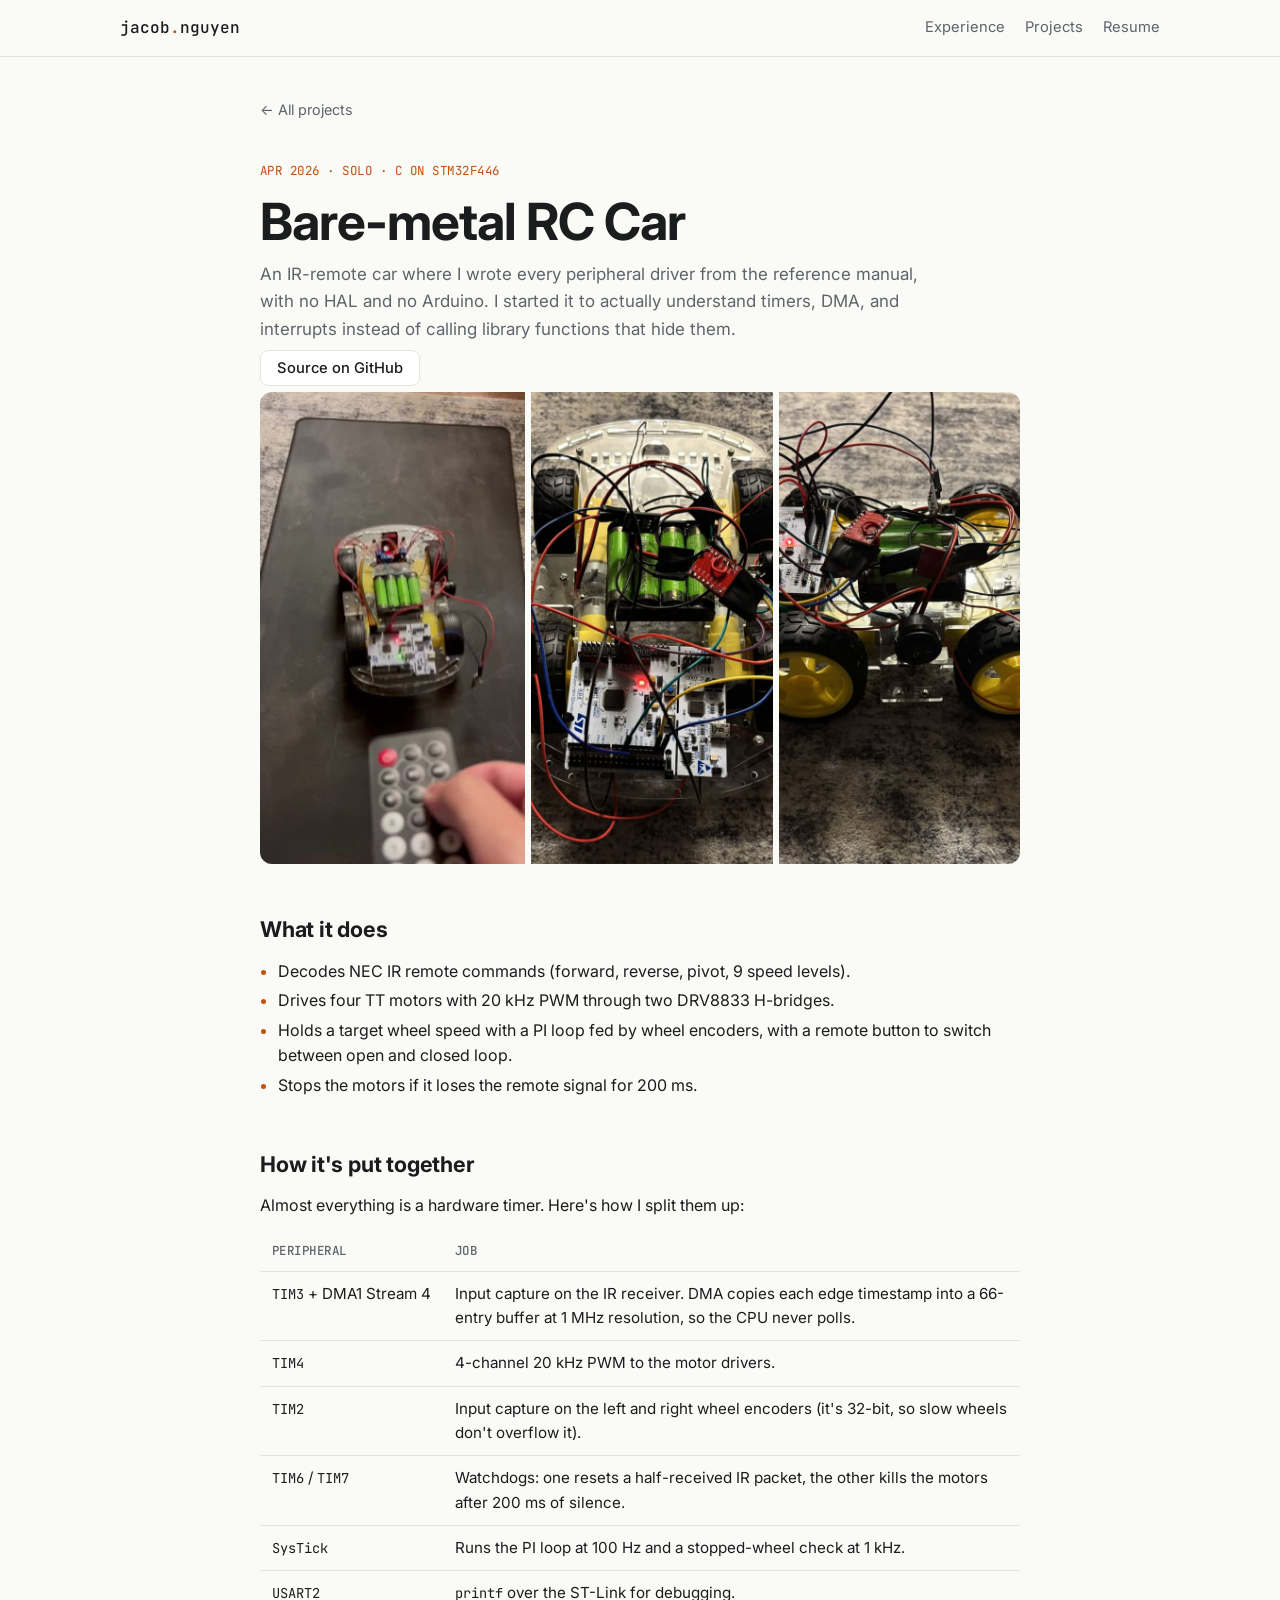
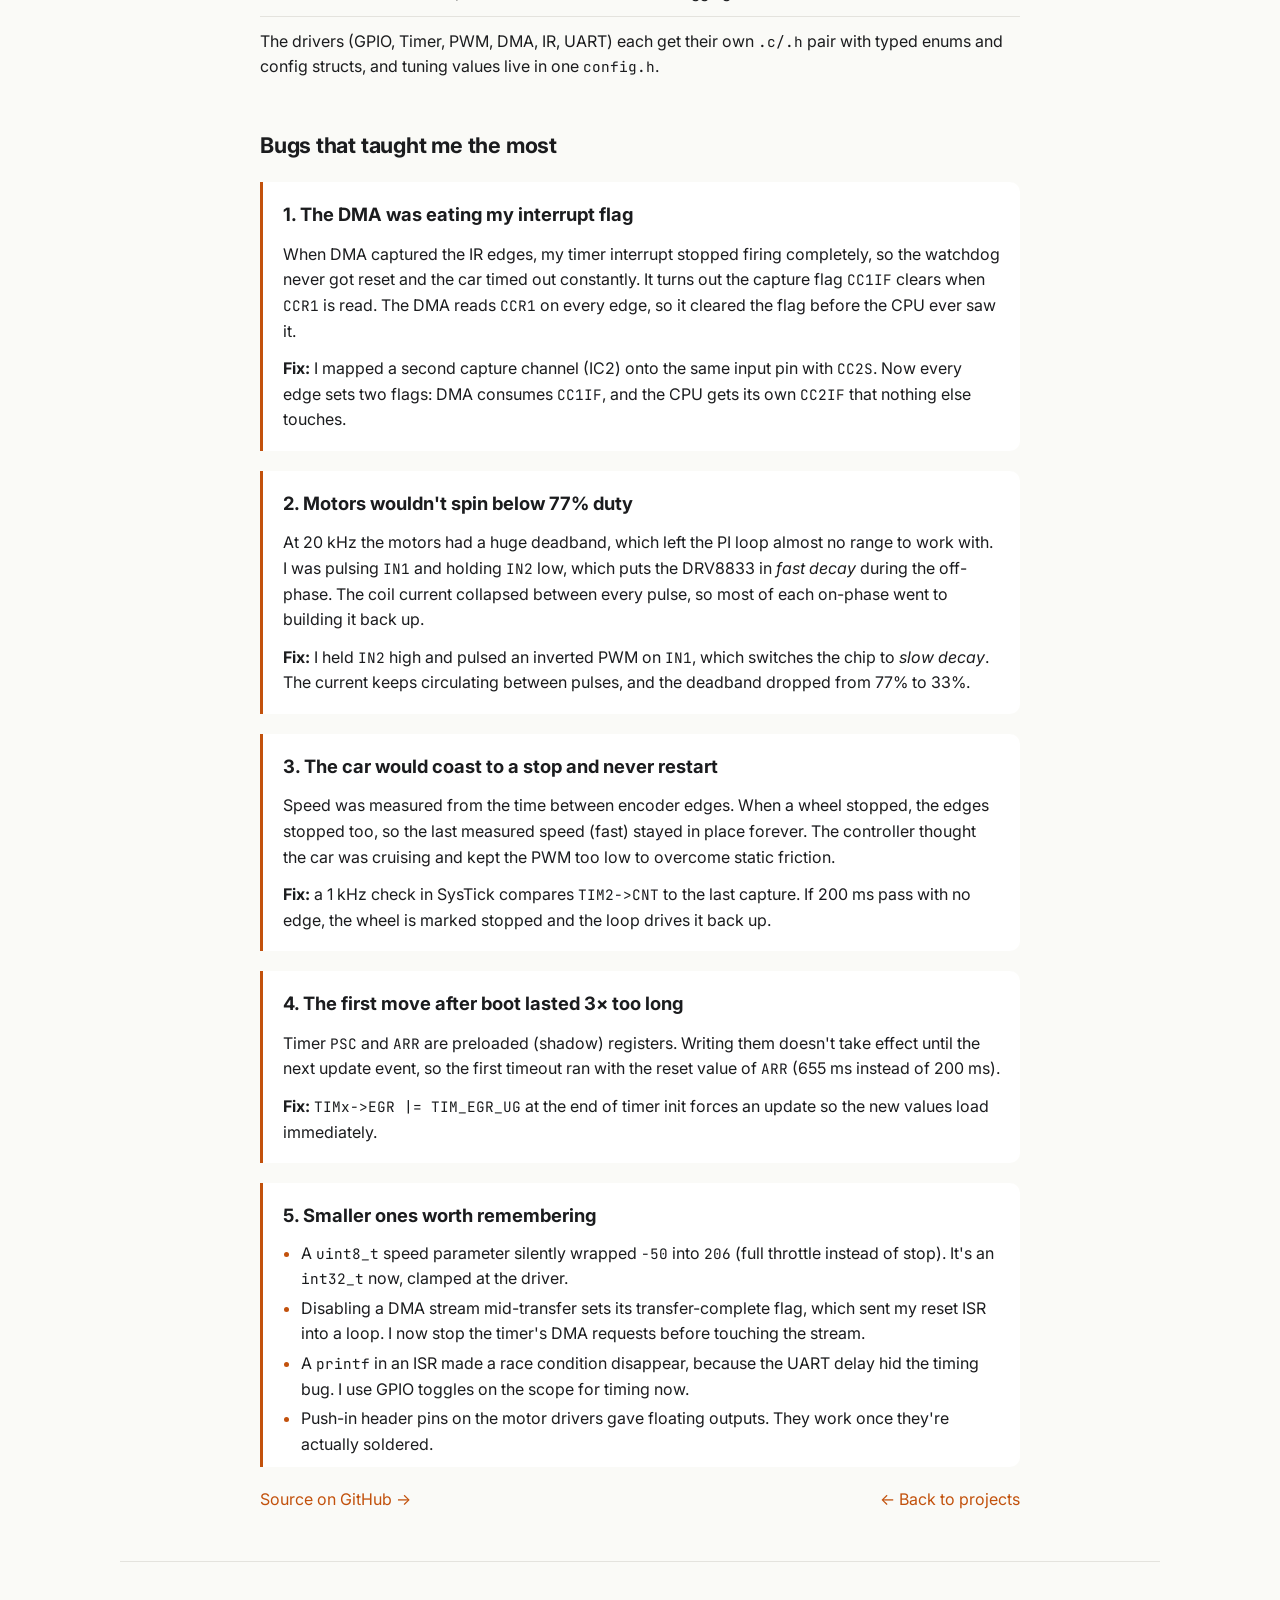
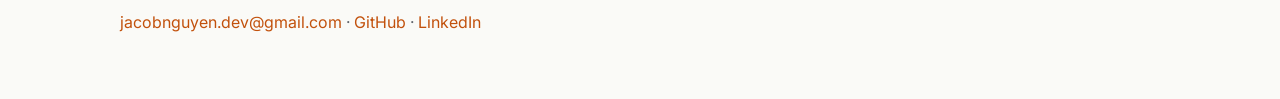
==== rc-car.html @ 22cc9931 "Add RC car write-up page; trim home card to link to it Co-Authored-By: Claude Opus 5.5 <noreply@anth" ====
<!doctype html>
<html lang="en">
<head>
  <meta charset="utf-8">
  <meta name="viewport" content="width=device-width, initial-scale=1">
  <title>Bare-metal RC Car | Jacob Nguyen</title>
  <meta name="description" content="An IR-remote car on an STM32F446 with register-level drivers, DMA IR decoding, and PI speed control. What I built and the bugs that taught me the most.">
  <meta property="og:title" content="Bare-metal RC Car | Jacob Nguyen">
  <meta property="og:image" content="https://jacob-nguyen1.github.io/assets/img/rc-car-top.jpg">
  <link rel="icon" href="data:image/svg+xml,%3Csvg xmlns='http://www.w3.org/2000/svg' viewBox='0 0 32 32'%3E%3Crect width='32' height='32' rx='6' fill='%23111214'/%3E%3Cpath d='M4 22h6V10h6v12h6V10h6' fill='none' stroke='%23ff9f1c' stroke-width='3' stroke-linejoin='round'/%3E%3C/svg%3E">
  <link rel="preconnect" href="https://fonts.googleapis.com">
  <link rel="preconnect" href="https://fonts.gstatic.com" crossorigin>
  <link href="https://fonts.googleapis.com/css2?family=Inter:wght@400;500;600;700&family=JetBrains+Mono:wght@400;500&display=swap" rel="stylesheet">
  <link rel="stylesheet" href="style.css">
</head>
<body>

<header class="nav">
  <div class="wrap nav-inner">
    <a class="brand" href="./">jacob<span>.</span>nguyen</a>
    <nav>
      <a href="./#experience">Experience</a>
      <a href="./#projects">Projects</a>
      <a href="Jacob_Nguyen_Resume.pdf" target="_blank" rel="noopener">Resume</a>
    </nav>
  </div>
</header>

<main class="wrap post">
  <a class="back" href="./#projects">&larr; All projects</a>

  <p class="eyebrow">Apr 2026 &middot; Solo &middot; C on STM32F446</p>
  <h1>Bare-metal RC Car</h1>
  <p class="lede">
    An IR-remote car where I wrote every peripheral driver from the reference manual, with no HAL and no Arduino.
    I started it to actually understand timers, DMA, and interrupts instead of calling library functions that hide them.
  </p>
  <p class="post-links">
    <a class="btn" href="https://github.com/jacob-nguyen1/stm32-baremetal-rc-car" target="_blank" rel="noopener">Source on GitHub</a>
  </p>

  <div class="post-media">
    <video src="assets/video/rc-car.mp4" poster="assets/img/rc-car-poster.jpg"
           autoplay muted loop playsinline preload="metadata"
           aria-label="The RC car driving under IR remote control"></video>
    <button class="zoom" data-full="assets/img/rc-car-top.jpg"><img src="assets/img/rc-car-top.jpg" alt="Top view: Nucleo board, DRV8833 motor drivers, and AA battery pack" loading="lazy"></button>
    <button class="zoom" data-full="assets/img/rc-car-side.jpg"><img src="assets/img/rc-car-side.jpg" alt="Side view of the car" loading="lazy"></button>
  </div>

  <h2>What it does</h2>
  <ul>
    <li>Decodes NEC IR remote commands (forward, reverse, pivot, 9 speed levels).</li>
    <li>Drives four TT motors with 20&nbsp;kHz PWM through two DRV8833 H-bridges.</li>
    <li>Holds a target wheel speed with a PI loop fed by wheel encoders, with a remote button to switch between open and closed loop.</li>
    <li>Stops the motors if it loses the remote signal for 200&nbsp;ms.</li>
  </ul>

  <h2>How it's put together</h2>
  <p>Almost everything is a hardware timer. Here's how I split them up:</p>
  <table class="spec">
    <thead><tr><th>Peripheral</th><th>Job</th></tr></thead>
    <tbody>
      <tr><td><code>TIM3</code> + DMA1 Stream 4</td><td>Input capture on the IR receiver. DMA copies each edge timestamp into a 66-entry buffer at 1&nbsp;MHz resolution, so the CPU never polls.</td></tr>
      <tr><td><code>TIM4</code></td><td>4-channel 20&nbsp;kHz PWM to the motor drivers.</td></tr>
      <tr><td><code>TIM2</code></td><td>Input capture on the left and right wheel encoders (it's 32-bit, so slow wheels don't overflow it).</td></tr>
      <tr><td><code>TIM6</code> / <code>TIM7</code></td><td>Watchdogs: one resets a half-received IR packet, the other kills the motors after 200&nbsp;ms of silence.</td></tr>
      <tr><td><code>SysTick</code></td><td>Runs the PI loop at 100&nbsp;Hz and a stopped-wheel check at 1&nbsp;kHz.</td></tr>
      <tr><td><code>USART2</code></td><td><code>printf</code> over the ST-Link for debugging.</td></tr>
    </tbody>
  </table>
  <p>
    The drivers (GPIO, Timer, PWM, DMA, IR, UART) each get their own <code>.c/.h</code> pair with typed enums and config structs,
    and tuning values live in one <code>config.h</code>.
  </p>

  <h2>Bugs that taught me the most</h2>

  <section class="bug">
    <h3>1. The DMA was eating my interrupt flag</h3>
    <p>
      When DMA captured the IR edges, my timer interrupt stopped firing completely, so the watchdog never got reset and the car timed out constantly.
      It turns out the capture flag <code>CC1IF</code> clears when <code>CCR1</code> is read. The DMA reads <code>CCR1</code> on every edge,
      so it cleared the flag before the CPU ever saw it.
    </p>
    <p>
      <strong>Fix:</strong> I mapped a second capture channel (IC2) onto the same input pin with <code>CC2S</code>.
      Now every edge sets two flags: DMA consumes <code>CC1IF</code>, and the CPU gets its own <code>CC2IF</code> that nothing else touches.
    </p>
  </section>

  <section class="bug">
    <h3>2. Motors wouldn't spin below 77% duty</h3>
    <p>
      At 20&nbsp;kHz the motors had a huge deadband, which left the PI loop almost no range to work with.
      I was pulsing <code>IN1</code> and holding <code>IN2</code> low, which puts the DRV8833 in <em>fast decay</em> during the off-phase.
      The coil current collapsed between every pulse, so most of each on-phase went to building it back up.
    </p>
    <p>
      <strong>Fix:</strong> I held <code>IN2</code> high and pulsed an inverted PWM on <code>IN1</code>, which switches the chip to <em>slow decay</em>.
      The current keeps circulating between pulses, and the deadband dropped from 77% to 33%.
    </p>
  </section>

  <section class="bug">
    <h3>3. The car would coast to a stop and never restart</h3>
    <p>
      Speed was measured from the time between encoder edges. When a wheel stopped, the edges stopped too, so the last measured speed (fast) stayed in place forever.
      The controller thought the car was cruising and kept the PWM too low to overcome static friction.
    </p>
    <p>
      <strong>Fix:</strong> a 1&nbsp;kHz check in SysTick compares <code>TIM2-&gt;CNT</code> to the last capture.
      If 200&nbsp;ms pass with no edge, the wheel is marked stopped and the loop drives it back up.
    </p>
  </section>

  <section class="bug">
    <h3>4. The first move after boot lasted 3&times; too long</h3>
    <p>
      Timer <code>PSC</code> and <code>ARR</code> are preloaded (shadow) registers. Writing them doesn't take effect until the next update event,
      so the first timeout ran with the reset value of <code>ARR</code> (655&nbsp;ms instead of 200&nbsp;ms).
    </p>
    <p>
      <strong>Fix:</strong> <code>TIMx-&gt;EGR |= TIM_EGR_UG</code> at the end of timer init forces an update so the new values load immediately.
    </p>
  </section>

  <section class="bug">
    <h3>5. Smaller ones worth remembering</h3>
    <ul>
      <li>A <code>uint8_t</code> speed parameter silently wrapped <code>-50</code> into <code>206</code> (full throttle instead of stop). It's an <code>int32_t</code> now, clamped at the driver.</li>
      <li>Disabling a DMA stream mid-transfer sets its transfer-complete flag, which sent my reset ISR into a loop. I now stop the timer's DMA requests before touching the stream.</li>
      <li>A <code>printf</code> in an ISR made a race condition disappear, because the UART delay hid the timing bug. I use GPIO toggles on the scope for timing now.</li>
      <li>Push-in header pins on the motor drivers gave floating outputs. They work once they're actually soldered.</li>
    </ul>
  </section>

  <p class="post-foot">
    <a href="https://github.com/jacob-nguyen1/stm32-baremetal-rc-car" target="_blank" rel="noopener">Source on GitHub &rarr;</a>
    <a href="./#projects">&larr; Back to projects</a>
  </p>
</main>

<footer class="wrap footer">
  <p><a href="mailto:jacobnguyen.dev@gmail.com">jacobnguyen.dev@gmail.com</a> &middot;
    <a href="https://github.com/jacob-nguyen1" target="_blank" rel="noopener">GitHub</a> &middot;
    <a href="https://www.linkedin.com/in/jacobnguyen7" target="_blank" rel="noopener">LinkedIn</a></p>
</footer>

<dialog id="lightbox">
  <img alt="">
  <button class="close" aria-label="Close">&times;</button>
</dialog>

<script src="main.js"></script>
</body>
</html>
---- style.css ----
/* ---------- tokens ---------- */
:root {
  --bg: #fafaf7;
  --surface: #ffffff;
  --text: #1b1c1e;
  --muted: #5f646b;
  --line: #e4e3de;
  --accent: #c2510c;
  --accent-soft: #fbead9;
  --font: "Inter", system-ui, -apple-system, "Segoe UI", sans-serif;
  --mono: "JetBrains Mono", ui-monospace, "SFMono-Regular", Menlo, monospace;
  color-scheme: light;
}
@media (prefers-color-scheme: dark) {
  :root {
    --bg: #111214;
    --surface: #18191c;
    --text: #e8e6e3;
    --muted: #9a9ea5;
    --line: #2a2c30;
    --accent: #ff9f1c;
    --accent-soft: #2b2113;
    color-scheme: dark;
  }
}

/* ---------- base ---------- */
* { box-sizing: border-box; }
html { scroll-behavior: smooth; scroll-padding-top: 72px; }
body {
  margin: 0;
  background: var(--bg);
  color: var(--text);
  font: 16px/1.6 var(--font);
  -webkit-font-smoothing: antialiased;
}
img, video, svg { display: block; max-width: 100%; }
a { color: var(--accent); text-decoration: none; }
a:hover { text-decoration: underline; }
code { font-family: var(--mono); font-size: 0.9em; font-variant-ligatures: none; }
button { font: inherit; color: inherit; background: none; border: 0; padding: 0; cursor: pointer; }

.wrap { width: min(1040px, 100% - 32px); margin-inline: auto; }

/* ---------- nav ---------- */
.nav {
  position: sticky; top: 0; z-index: 10;
  background: color-mix(in srgb, var(--bg) 85%, transparent);
  backdrop-filter: blur(8px);
  border-bottom: 1px solid var(--line);
}
.nav-inner { display: flex; align-items: center; justify-content: space-between; height: 56px; }
.brand { font-family: var(--mono); font-weight: 500; color: var(--text); }
.brand span { color: var(--accent); }
.nav nav { display: flex; gap: 20px; }
.nav nav a { color: var(--muted); font-size: 0.92rem; }
.nav nav a:hover { color: var(--text); text-decoration: none; }

/* ---------- hero ---------- */
.hero {
  display: grid; grid-template-columns: 160px 1fr; gap: 40px; align-items: center;
  padding: 72px 0 32px;
}
.headshot { width: 160px; height: 160px; border-radius: 50%; object-fit: cover; border: 3px solid var(--line); }
.eyebrow {
  margin: 0 0 6px; font-family: var(--mono); font-size: 0.78rem;
  letter-spacing: 0.04em; text-transform: uppercase; color: var(--accent);
}
h1 { margin: 0 0 12px; font-size: clamp(2.2rem, 5vw, 3.2rem); line-height: 1.1; letter-spacing: -0.02em; }
.lede { margin: 0 0 20px; max-width: 62ch; color: var(--muted); font-size: 1.06rem; }
.lede strong { color: var(--text); font-weight: 600; }
.links { display: flex; flex-wrap: wrap; gap: 10px; }
.btn {
  padding: 8px 16px; border: 1px solid var(--line); border-radius: 8px;
  color: var(--text); font-size: 0.92rem; font-weight: 500; background: var(--surface);
}
.btn:hover { border-color: var(--accent); text-decoration: none; }
.btn.primary { background: var(--accent); border-color: var(--accent); color: var(--bg); }

/* scope-trace divider */
.trace { width: 100%; height: 40px; margin: 8px 0 0; }
.trace path {
  fill: none; stroke: var(--accent); stroke-width: 2; opacity: 0.8;
}

/* ---------- sections ---------- */
.section { padding: 56px 0 8px; }
h2 { margin: 0 0 28px; font-size: 1.6rem; letter-spacing: -0.01em; }
.addr { font-family: var(--mono); font-size: 0.9rem; font-weight: 400; color: var(--accent); margin-right: 8px; }
h3 { margin: 0; font-size: 1.15rem; }
ul { margin: 10px 0 0; padding-left: 1.1em; }
li { margin: 4px 0; }
li::marker { color: var(--accent); }

.tags { display: flex; flex-wrap: wrap; gap: 6px; margin: 14px 0 0; }
.tags span {
  font-family: var(--mono); font-size: 0.74rem; padding: 2px 8px; border-radius: 4px;
  background: var(--accent-soft); color: var(--accent);
}

/* ---------- experience ---------- */
.job { padding: 22px 0; border-top: 1px solid var(--line); }
.job:first-of-type { border-top: 0; padding-top: 0; }
.job-head { display: flex; justify-content: space-between; gap: 16px; align-items: baseline; }
.org { margin: 2px 0 0; color: var(--muted); }
.summary { margin: 8px 0 0; max-width: 75ch; }
.when { margin: 0; font-family: var(--mono); font-size: 0.82rem; color: var(--muted); white-space: nowrap; }

/* ---------- projects ---------- */
.project {
  background: var(--surface); border: 1px solid var(--line); border-radius: 14px; overflow: hidden;
  display: flex; flex-direction: column;
}
.project .body { padding: 22px 24px 24px; }
.project .body > p { margin: 8px 0 0; }
.project .media { background: #08090a; }

.featured { display: grid; grid-template-columns: minmax(0, 340px) 1fr; margin-bottom: 24px; }
.featured .body { padding: 28px 32px; }
.media-car { display: flex; flex-direction: column; }
.media-car video { width: 100%; aspect-ratio: 9 / 16; max-height: 520px; object-fit: cover; }
.thumbs { display: grid; grid-template-columns: 1fr 1fr; gap: 2px; margin-top: 2px; }
.thumbs img { aspect-ratio: 1; object-fit: cover; width: 100%; transition: opacity .15s; }
.thumbs button:hover img { opacity: 0.8; }

.grid { display: grid; grid-template-columns: 1fr 1fr; gap: 24px; }
.grid .media { aspect-ratio: 4 / 3; }
.pong { width: 100%; height: 100%; }

.yt { position: relative; display: block; width: 100%; height: 100%; }
.yt img { width: 100%; height: 100%; object-fit: cover; }
.media iframe { width: 100%; height: 100%; border: 0; display: block; }
.play {
  position: absolute; inset: 0; margin: auto; width: 68px; height: 48px; border-radius: 12px;
  background: rgba(0,0,0,.7); transition: background .15s;
}
.play::after {
  content: ""; position: absolute; left: 27px; top: 14px;
  border-style: solid; border-width: 10px 0 10px 17px; border-color: transparent transparent transparent #fff;
}
.yt:hover .play { background: #e62117; }

.more { display: inline-block; margin-top: 14px; font-weight: 500; font-size: 0.92rem; color: var(--accent); }
.more-row { display: flex; flex-wrap: wrap; gap: 18px; }
button.more:hover { text-decoration: underline; }

.sub { margin: 40px 0 8px; font-size: 1rem; color: var(--muted); font-weight: 600; }
.mini { list-style: none; padding: 0; margin: 0; }
.mini li { display: grid; grid-template-columns: 220px 1fr; gap: 16px; padding: 10px 0; border-top: 1px solid var(--line); }
.mini a { font-family: var(--mono); font-size: 0.9rem; }
.mini span { color: var(--muted); }

/* ---------- skills ---------- */
.skills { display: grid; grid-template-columns: 140px 1fr; gap: 10px 20px; margin: 0; }
.skills dt { font-family: var(--mono); font-size: 0.85rem; color: var(--muted); padding-top: 2px; }
.skills dd { margin: 0; }

/* ---------- footer ---------- */
.footer { padding: 48px 0 64px; margin-top: 48px; border-top: 1px solid var(--line); color: var(--muted); }
.footer p { margin: 0; }

/* ---------- lightbox ---------- */
dialog#lightbox { padding: 0; border: 0; background: transparent; max-width: 92vw; max-height: 92vh; }
dialog#lightbox::backdrop { background: rgba(0,0,0,.85); }
dialog#lightbox img { max-width: 92vw; max-height: 92vh; border-radius: 8px; background: #fff; }
dialog#lightbox .close {
  position: fixed; top: 16px; right: 20px; font-size: 2rem; line-height: 1; color: #fff;
}

/* ---------- responsive ---------- */
@media (max-width: 820px) {
  .featured { grid-template-columns: 1fr; }
  .media-car { flex-direction: row; }
  .media-car video { width: 50%; max-height: 420px; }
  .thumbs { width: 50%; grid-template-columns: 1fr; margin: 0 0 0 2px; }
  .grid { grid-template-columns: 1fr; }
}
@media (max-width: 600px) {
  .hero { grid-template-columns: 1fr; gap: 20px; padding-top: 40px; }
  .headshot { width: 112px; height: 112px; }
  .nav nav { gap: 14px; }
  .job-head { flex-direction: column; gap: 2px; }
  .featured .body, .project .body { padding: 20px; }
  .mini li { grid-template-columns: 1fr; gap: 2px; }
  .skills { grid-template-columns: 1fr; gap: 2px; }
  .skills dd { margin-bottom: 10px; }
}

/* ---------- project write-up pages ---------- */
.more.strong { font-weight: 600; }
.post { max-width: 760px; padding: 40px 0 0; }
.post h1 { margin-top: 4px; }
.post h2 { margin: 48px 0 12px; font-size: 1.35rem; }
.post p { margin: 12px 0; }
.back { display: inline-block; margin-bottom: 28px; font-size: 0.9rem; color: var(--muted); }
.post-links { margin: 0 0 28px; }
.post-media { display: grid; grid-template-columns: 1.1fr 1fr 1fr; gap: 6px; border-radius: 12px; overflow: hidden; }
.post-media video, .post-media img { width: 100%; height: 100%; aspect-ratio: 9 / 16; object-fit: cover; background: #08090a; }
.post-media button:hover img { opacity: 0.85; }
.spec { width: 100%; border-collapse: collapse; margin: 12px 0; font-size: 0.95rem; }
.spec th, .spec td { text-align: left; vertical-align: top; padding: 10px 12px; border-bottom: 1px solid var(--line); }
.spec th { font-family: var(--mono); font-size: 0.78rem; font-weight: 500; color: var(--muted); text-transform: uppercase; letter-spacing: 0.04em; }
.spec td:first-child { white-space: nowrap; }
.bug { margin: 20px 0; padding: 4px 20px 6px; border-left: 3px solid var(--accent); background: var(--surface); border-radius: 0 10px 10px 0; }
.bug h3 { margin: 14px 0 0; }
.post-foot { display: flex; justify-content: space-between; flex-wrap: wrap; gap: 12px; margin-top: 40px; }
@media (max-width: 600px) {
  .post-media { grid-template-columns: 1fr 1fr; }
  .post-media video { grid-column: 1 / -1; aspect-ratio: 9 / 12; }
  .post-media img { aspect-ratio: 1; }
  .spec td:first-child { white-space: normal; }
  .bug { padding: 2px 14px 4px; }
}
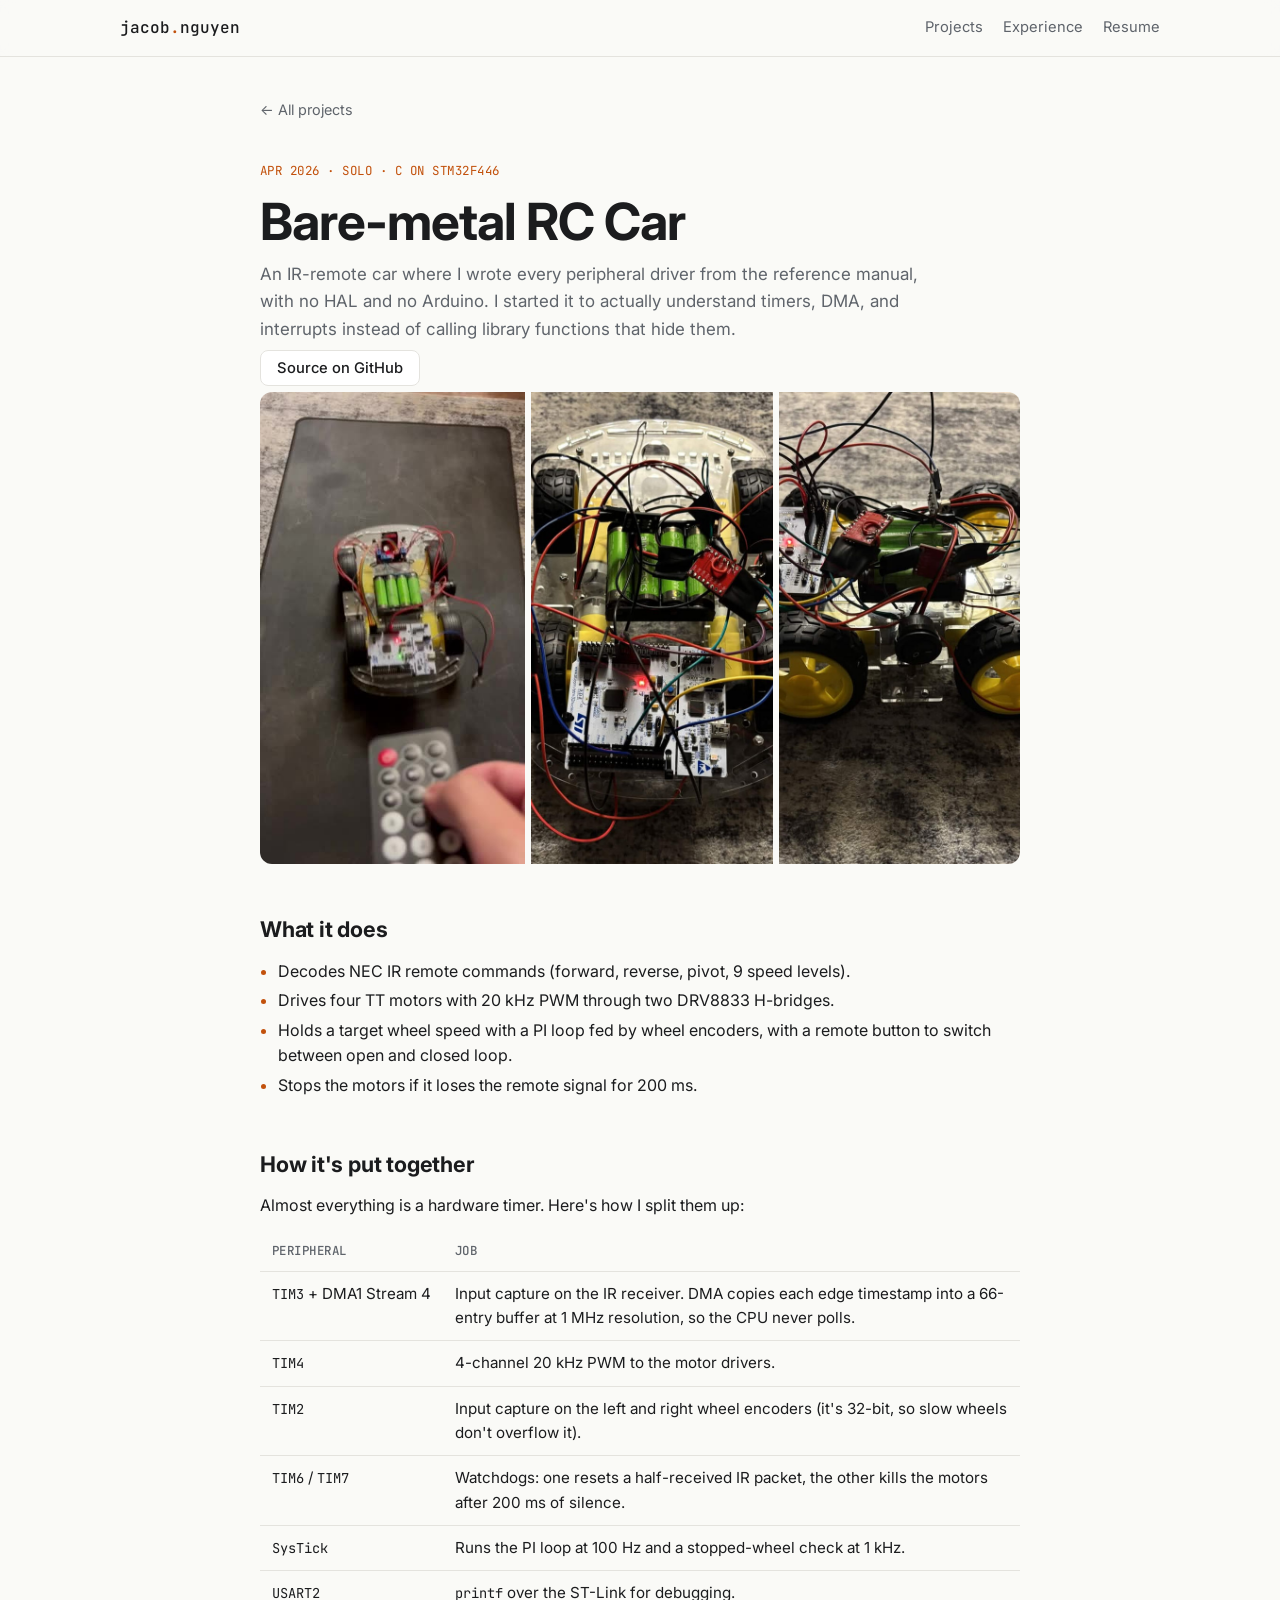
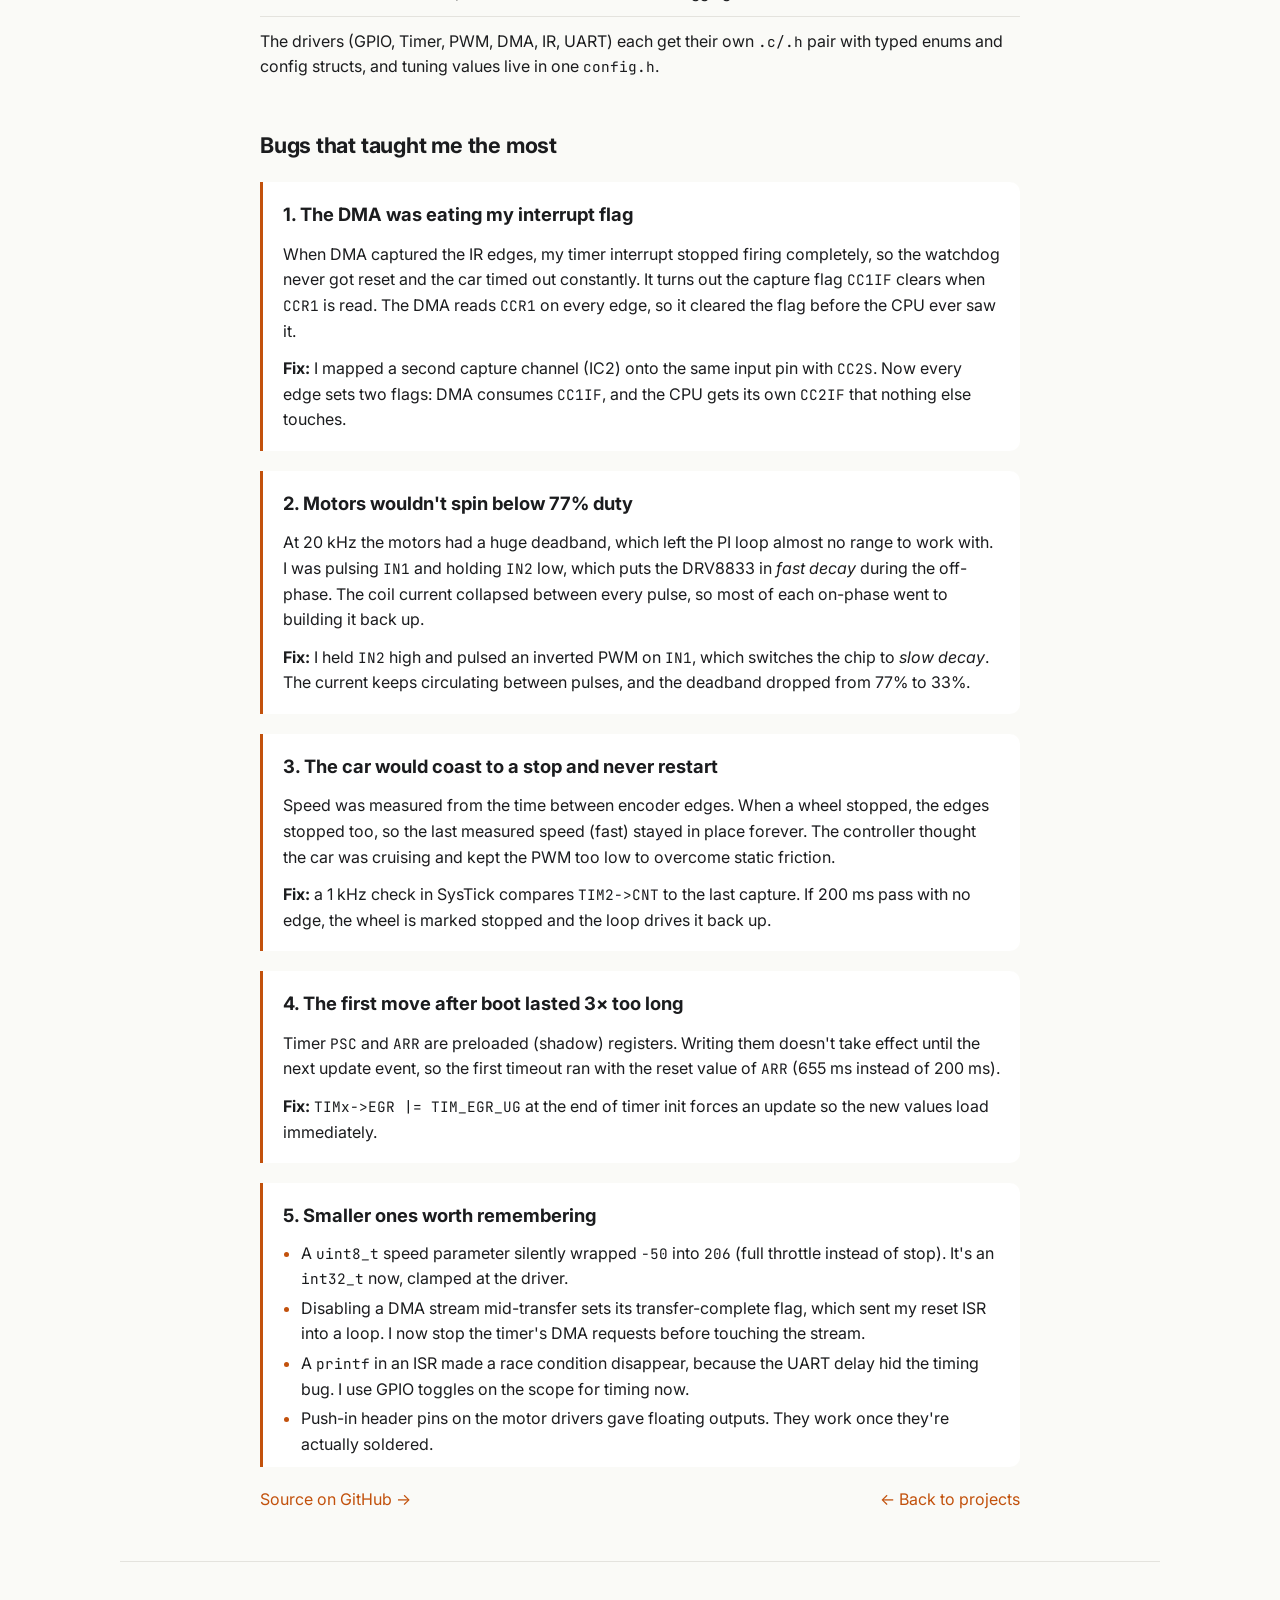
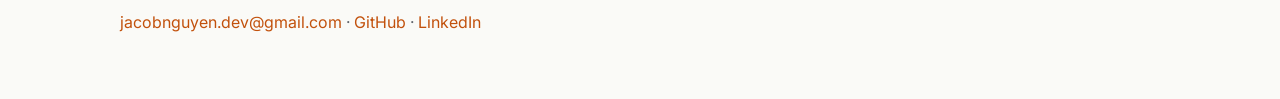
==== commit e18576f2: "Projects first; compact experience rows below Co-Authored-By: Claude Opus 5.5 <noreply@anthropic.com" ====
--- a/rc-car.html
+++ b/rc-car.html
@@ -11,7 +11,7 @@
   <link rel="preconnect" href="https://fonts.googleapis.com">
   <link rel="preconnect" href="https://fonts.gstatic.com" crossorigin>
   <link href="https://fonts.googleapis.com/css2?family=Inter:wght@400;500;600;700&family=JetBrains+Mono:wght@400;500&display=swap" rel="stylesheet">
-  <link rel="stylesheet" href="style.css">
+  <link rel="stylesheet" href="style.css?v=3">
 </head>
 <body>
 
@@ -19,8 +19,8 @@
   <div class="wrap nav-inner">
     <a class="brand" href="./">jacob<span>.</span>nguyen</a>
     <nav>
+      <a href="./#projects">Projects</a>
       <a href="./#experience">Experience</a>
-      <a href="./#projects">Projects</a>
       <a href="Jacob_Nguyen_Resume.pdf" target="_blank" rel="noopener">Resume</a>
     </nav>
   </div>
@@ -73,7 +73,7 @@
     and tuning values live in one <code>config.h</code>.
   </p>
 
-  <h2>Bugs that taught me the most</h2>
+  <h2 id="bugs">Bugs that taught me the most</h2>
 
   <section class="bug">
     <h3>1. The DMA was eating my interrupt flag</h3>
@@ -151,6 +151,6 @@
   <button class="close" aria-label="Close">&times;</button>
 </dialog>
 
-<script src="main.js"></script>
+<script src="main.js?v=3"></script>
 </body>
 </html>
--- a/style.css
+++ b/style.css
@@ -211,3 +211,32 @@
   .spec td:first-child { white-space: normal; }
   .bug { padding: 2px 14px 4px; }
 }
+
+/* featured card: make the write-up obvious */
+.title-link { color: inherit; }
+.title-link:hover { color: var(--accent); text-decoration: none; }
+.teaser {
+  display: block; margin: 20px 0 0; padding: 14px 18px; border-radius: 10px;
+  background: var(--accent-soft); color: var(--text); font-size: 0.95rem; line-height: 1.5;
+  border: 1px solid transparent; transition: border-color .15s;
+}
+.teaser:hover { border-color: var(--accent); text-decoration: none; }
+.teaser-label {
+  display: block; margin-bottom: 4px; font-family: var(--mono); font-size: 0.72rem;
+  text-transform: uppercase; letter-spacing: 0.05em; color: var(--accent);
+}
+.cta-row { display: flex; flex-wrap: wrap; gap: 10px; margin: 22px 0 0; }
+.featured .tags { margin-top: 18px; }
+
+/* compact experience rows */
+.xp { list-style: none; padding: 0; margin: 0; }
+.xp li { display: grid; grid-template-columns: 150px 1fr; gap: 24px; padding: 16px 0; border-top: 1px solid var(--line); margin: 0; }
+.xp li:first-child { border-top: 0; padding-top: 0; }
+.xp .when { padding-top: 3px; white-space: normal; }
+.xp h3 { font-size: 1.05rem; }
+.xp h3 span { display: inline-block; margin-left: 8px; font-weight: 400; color: var(--muted); font-size: 0.95rem; }
+.xp p { margin: 4px 0 0; }
+@media (max-width: 600px) {
+  .xp li { grid-template-columns: 1fr; gap: 2px; }
+  .xp h3 span { display: block; margin: 2px 0 0; }
+}
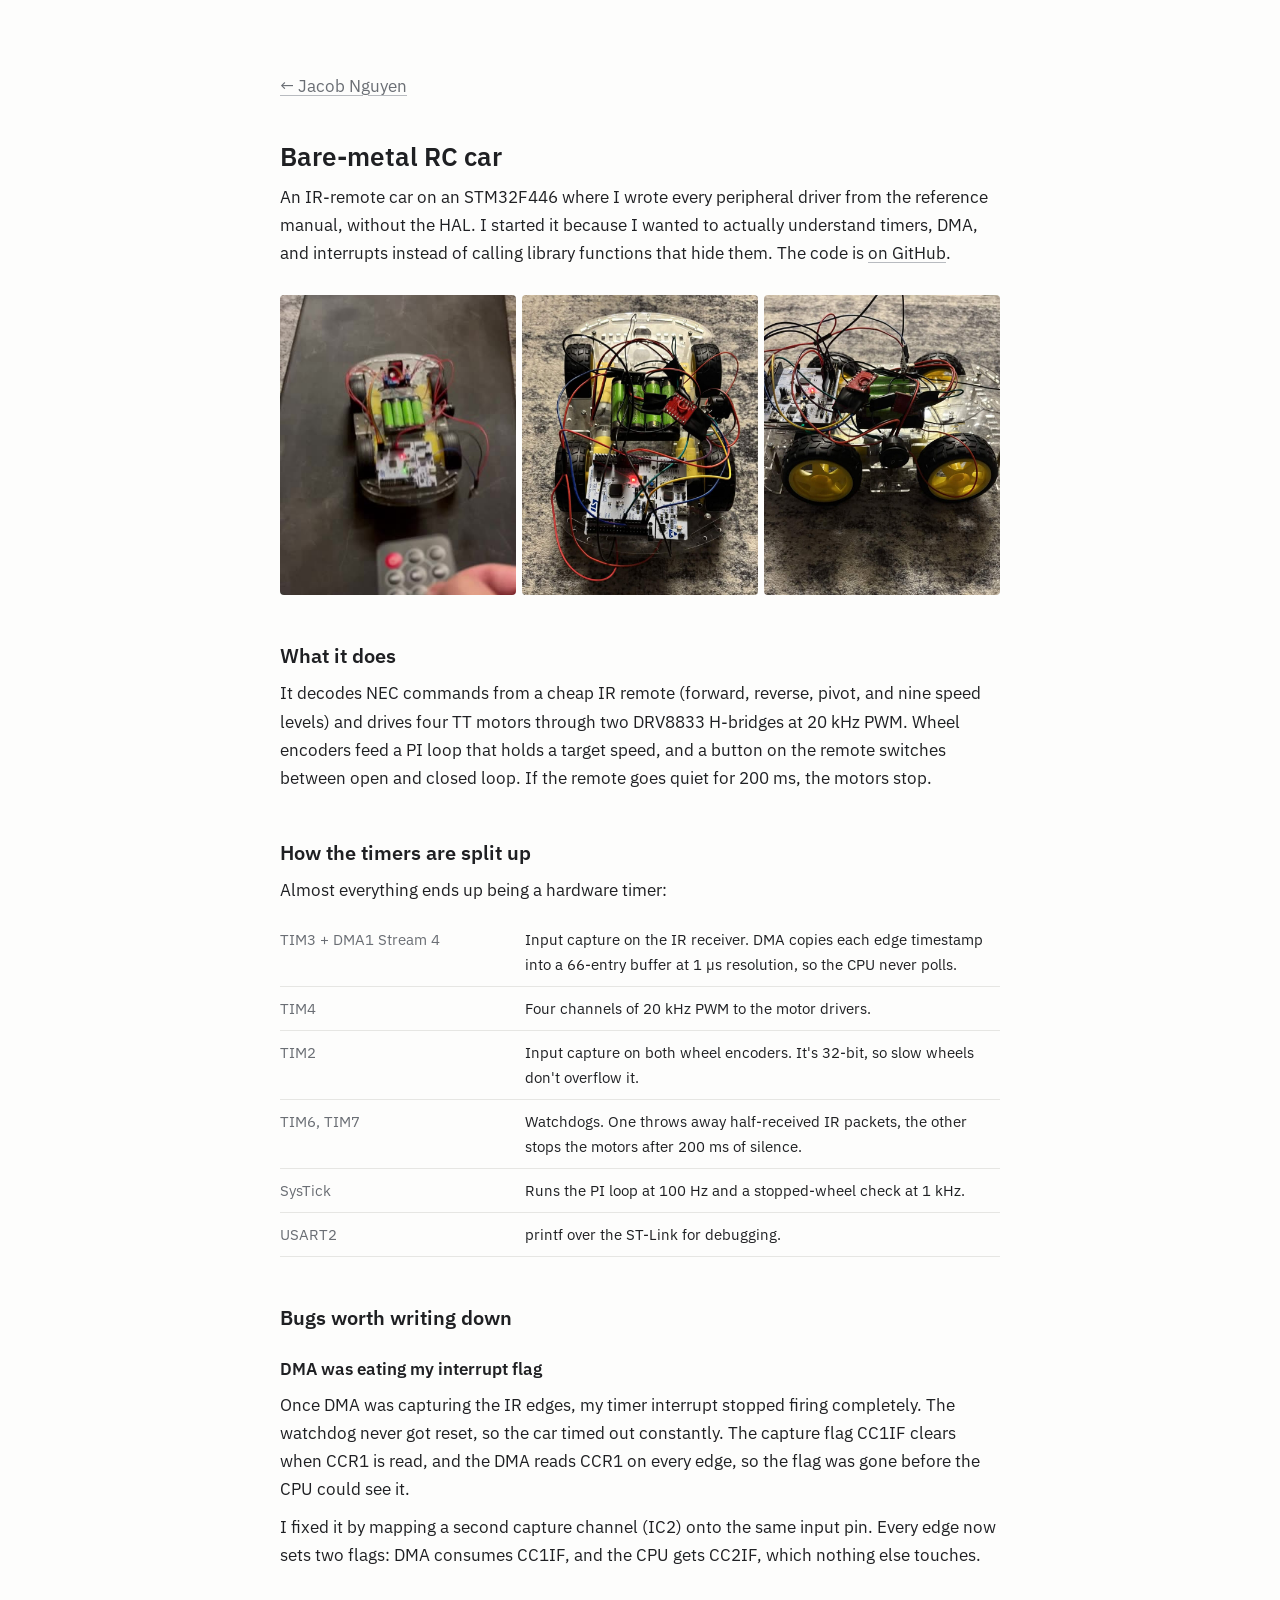
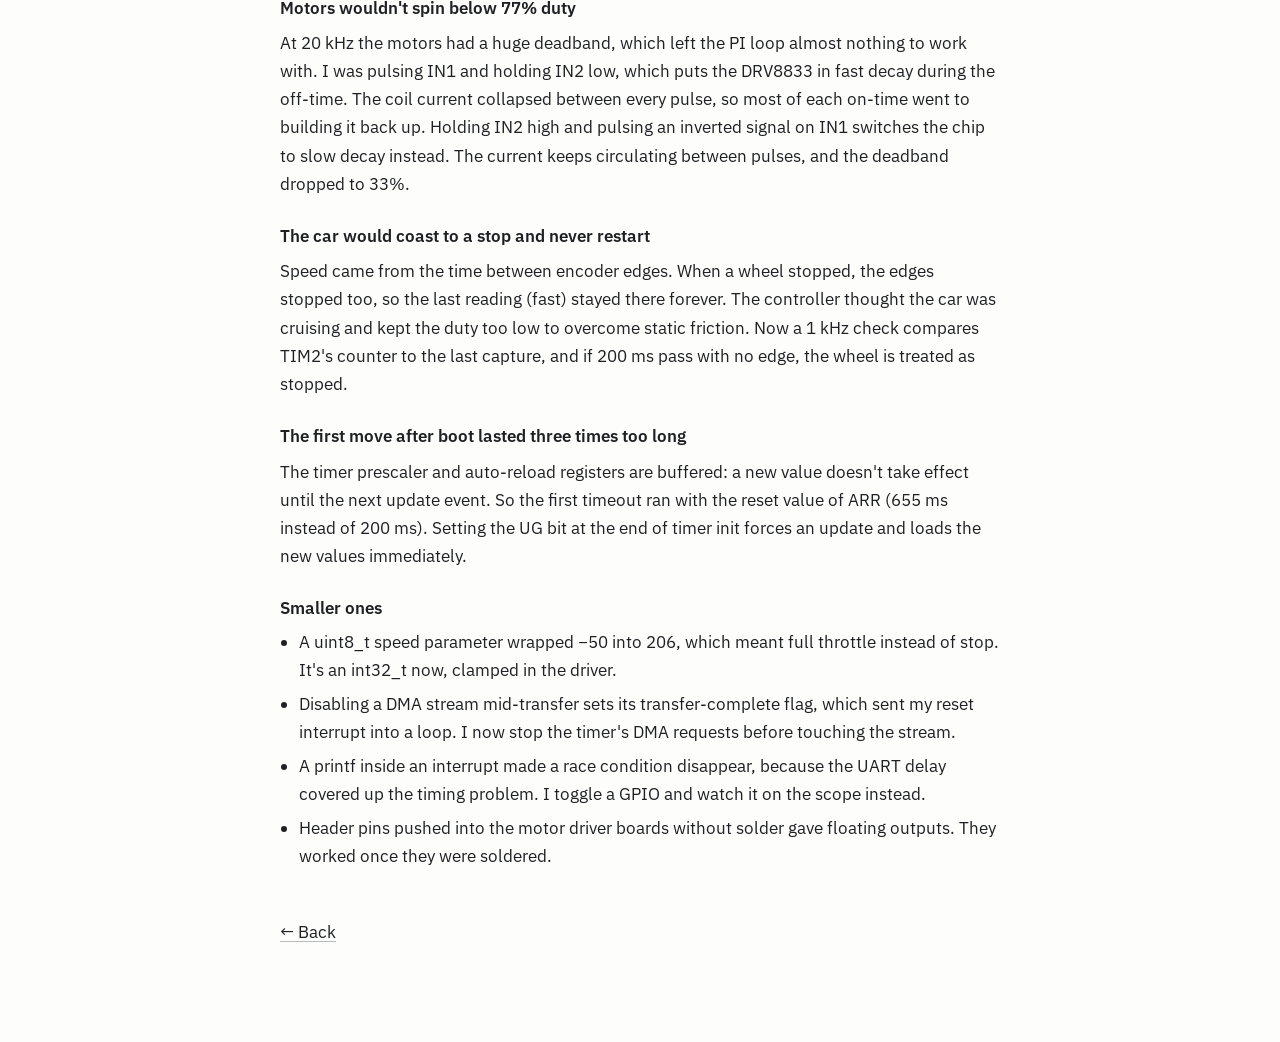
==== commit d9f31c63: "Simplify design: one font, no nav bar, no tags/badges/boxes, plain prose Co-Authored-By: Claude Opus" ====
--- a/rc-car.html
+++ b/rc-car.html
@@ -3,43 +3,27 @@
 <head>
   <meta charset="utf-8">
   <meta name="viewport" content="width=device-width, initial-scale=1">
-  <title>Bare-metal RC Car | Jacob Nguyen</title>
-  <meta name="description" content="An IR-remote car on an STM32F446 with register-level drivers, DMA IR decoding, and PI speed control. What I built and the bugs that taught me the most.">
-  <meta property="og:title" content="Bare-metal RC Car | Jacob Nguyen">
+  <title>Bare-metal RC car | Jacob Nguyen</title>
+  <meta name="description" content="An IR-remote car on an STM32F446 with register-level drivers, DMA IR decoding, and PI speed control.">
+  <meta property="og:title" content="Bare-metal RC car | Jacob Nguyen">
   <meta property="og:image" content="https://jacob-nguyen1.github.io/assets/img/rc-car-top.jpg">
-  <link rel="icon" href="data:image/svg+xml,%3Csvg xmlns='http://www.w3.org/2000/svg' viewBox='0 0 32 32'%3E%3Crect width='32' height='32' rx='6' fill='%23111214'/%3E%3Cpath d='M4 22h6V10h6v12h6V10h6' fill='none' stroke='%23ff9f1c' stroke-width='3' stroke-linejoin='round'/%3E%3C/svg%3E">
   <link rel="preconnect" href="https://fonts.googleapis.com">
   <link rel="preconnect" href="https://fonts.gstatic.com" crossorigin>
-  <link href="https://fonts.googleapis.com/css2?family=Inter:wght@400;500;600;700&family=JetBrains+Mono:wght@400;500&display=swap" rel="stylesheet">
-  <link rel="stylesheet" href="style.css?v=3">
+  <link href="https://fonts.googleapis.com/css2?family=IBM+Plex+Sans:ital,wght@0,400;0,600;1,400&display=swap" rel="stylesheet">
+  <link rel="stylesheet" href="style.css?v=4">
 </head>
 <body>
+<main class="page post">
+  <a class="back" href="./">&larr; Jacob Nguyen</a>
 
-<header class="nav">
-  <div class="wrap nav-inner">
-    <a class="brand" href="./">jacob<span>.</span>nguyen</a>
-    <nav>
-      <a href="./#projects">Projects</a>
-      <a href="./#experience">Experience</a>
-      <a href="Jacob_Nguyen_Resume.pdf" target="_blank" rel="noopener">Resume</a>
-    </nav>
-  </div>
-</header>
-
-<main class="wrap post">
-  <a class="back" href="./#projects">&larr; All projects</a>
-
-  <p class="eyebrow">Apr 2026 &middot; Solo &middot; C on STM32F446</p>
-  <h1>Bare-metal RC Car</h1>
-  <p class="lede">
-    An IR-remote car where I wrote every peripheral driver from the reference manual, with no HAL and no Arduino.
-    I started it to actually understand timers, DMA, and interrupts instead of calling library functions that hide them.
-  </p>
-  <p class="post-links">
-    <a class="btn" href="https://github.com/jacob-nguyen1/stm32-baremetal-rc-car" target="_blank" rel="noopener">Source on GitHub</a>
+  <h1>Bare-metal RC car</h1>
+  <p>
+    An IR-remote car on an STM32F446 where I wrote every peripheral driver from the reference manual, without the HAL.
+    I started it because I wanted to actually understand timers, DMA, and interrupts instead of calling library functions that hide them.
+    The code is <a href="https://github.com/jacob-nguyen1/stm32-baremetal-rc-car">on GitHub</a>.
   </p>
 
-  <div class="post-media">
+  <div class="gallery">
     <video src="assets/video/rc-car.mp4" poster="assets/img/rc-car-poster.jpg"
            autoplay muted loop playsinline preload="metadata"
            aria-label="The RC car driving under IR remote control"></video>
@@ -48,109 +32,70 @@
   </div>
 
   <h2>What it does</h2>
-  <ul>
-    <li>Decodes NEC IR remote commands (forward, reverse, pivot, 9 speed levels).</li>
-    <li>Drives four TT motors with 20&nbsp;kHz PWM through two DRV8833 H-bridges.</li>
-    <li>Holds a target wheel speed with a PI loop fed by wheel encoders, with a remote button to switch between open and closed loop.</li>
-    <li>Stops the motors if it loses the remote signal for 200&nbsp;ms.</li>
+  <p>
+    It decodes NEC commands from a cheap IR remote (forward, reverse, pivot, and nine speed levels) and drives four
+    TT motors through two DRV8833 H-bridges at 20&nbsp;kHz PWM. Wheel encoders feed a PI loop that holds a target speed,
+    and a button on the remote switches between open and closed loop. If the remote goes quiet for 200&nbsp;ms, the motors stop.
+  </p>
+
+  <h2>How the timers are split up</h2>
+  <p>Almost everything ends up being a hardware timer:</p>
+  <table class="spec">
+    <tr><td>TIM3 + DMA1 Stream 4</td><td>Input capture on the IR receiver. DMA copies each edge timestamp into a 66-entry buffer at 1&nbsp;µs resolution, so the CPU never polls.</td></tr>
+    <tr><td>TIM4</td><td>Four channels of 20&nbsp;kHz PWM to the motor drivers.</td></tr>
+    <tr><td>TIM2</td><td>Input capture on both wheel encoders. It's 32-bit, so slow wheels don't overflow it.</td></tr>
+    <tr><td>TIM6, TIM7</td><td>Watchdogs. One throws away half-received IR packets, the other stops the motors after 200&nbsp;ms of silence.</td></tr>
+    <tr><td>SysTick</td><td>Runs the PI loop at 100&nbsp;Hz and a stopped-wheel check at 1&nbsp;kHz.</td></tr>
+    <tr><td>USART2</td><td>printf over the ST-Link for debugging.</td></tr>
+  </table>
+
+  <h2>Bugs worth writing down</h2>
+
+  <h3>DMA was eating my interrupt flag</h3>
+  <p>
+    Once DMA was capturing the IR edges, my timer interrupt stopped firing completely. The watchdog never got reset, so the car timed out constantly.
+    The capture flag CC1IF clears when CCR1 is read, and the DMA reads CCR1 on every edge, so the flag was gone before the CPU could see it.
+  </p>
+  <p>
+    I fixed it by mapping a second capture channel (IC2) onto the same input pin. Every edge now sets two flags:
+    DMA consumes CC1IF, and the CPU gets CC2IF, which nothing else touches.
+  </p>
+
+  <h3>Motors wouldn't spin below 77% duty</h3>
+  <p>
+    At 20&nbsp;kHz the motors had a huge deadband, which left the PI loop almost nothing to work with.
+    I was pulsing IN1 and holding IN2 low, which puts the DRV8833 in fast decay during the off-time.
+    The coil current collapsed between every pulse, so most of each on-time went to building it back up.
+    Holding IN2 high and pulsing an inverted signal on IN1 switches the chip to slow decay instead.
+    The current keeps circulating between pulses, and the deadband dropped to 33%.
+  </p>
+
+  <h3>The car would coast to a stop and never restart</h3>
+  <p>
+    Speed came from the time between encoder edges. When a wheel stopped, the edges stopped too, so the last reading (fast) stayed there forever.
+    The controller thought the car was cruising and kept the duty too low to overcome static friction.
+    Now a 1&nbsp;kHz check compares TIM2's counter to the last capture, and if 200&nbsp;ms pass with no edge, the wheel is treated as stopped.
+  </p>
+
+  <h3>The first move after boot lasted three times too long</h3>
+  <p>
+    The timer prescaler and auto-reload registers are buffered: a new value doesn't take effect until the next update event.
+    So the first timeout ran with the reset value of ARR (655&nbsp;ms instead of 200&nbsp;ms).
+    Setting the UG bit at the end of timer init forces an update and loads the new values immediately.
+  </p>
+
+  <h3>Smaller ones</h3>
+  <ul class="plain">
+    <li>A uint8_t speed parameter wrapped −50 into 206, which meant full throttle instead of stop. It's an int32_t now, clamped in the driver.</li>
+    <li>Disabling a DMA stream mid-transfer sets its transfer-complete flag, which sent my reset interrupt into a loop. I now stop the timer's DMA requests before touching the stream.</li>
+    <li>A printf inside an interrupt made a race condition disappear, because the UART delay covered up the timing problem. I toggle a GPIO and watch it on the scope instead.</li>
+    <li>Header pins pushed into the motor driver boards without solder gave floating outputs. They worked once they were soldered.</li>
   </ul>
 
-  <h2>How it's put together</h2>
-  <p>Almost everything is a hardware timer. Here's how I split them up:</p>
-  <table class="spec">
-    <thead><tr><th>Peripheral</th><th>Job</th></tr></thead>
-    <tbody>
-      <tr><td><code>TIM3</code> + DMA1 Stream 4</td><td>Input capture on the IR receiver. DMA copies each edge timestamp into a 66-entry buffer at 1&nbsp;MHz resolution, so the CPU never polls.</td></tr>
-      <tr><td><code>TIM4</code></td><td>4-channel 20&nbsp;kHz PWM to the motor drivers.</td></tr>
-      <tr><td><code>TIM2</code></td><td>Input capture on the left and right wheel encoders (it's 32-bit, so slow wheels don't overflow it).</td></tr>
-      <tr><td><code>TIM6</code> / <code>TIM7</code></td><td>Watchdogs: one resets a half-received IR packet, the other kills the motors after 200&nbsp;ms of silence.</td></tr>
-      <tr><td><code>SysTick</code></td><td>Runs the PI loop at 100&nbsp;Hz and a stopped-wheel check at 1&nbsp;kHz.</td></tr>
-      <tr><td><code>USART2</code></td><td><code>printf</code> over the ST-Link for debugging.</td></tr>
-    </tbody>
-  </table>
-  <p>
-    The drivers (GPIO, Timer, PWM, DMA, IR, UART) each get their own <code>.c/.h</code> pair with typed enums and config structs,
-    and tuning values live in one <code>config.h</code>.
-  </p>
-
-  <h2 id="bugs">Bugs that taught me the most</h2>
-
-  <section class="bug">
-    <h3>1. The DMA was eating my interrupt flag</h3>
-    <p>
-      When DMA captured the IR edges, my timer interrupt stopped firing completely, so the watchdog never got reset and the car timed out constantly.
-      It turns out the capture flag <code>CC1IF</code> clears when <code>CCR1</code> is read. The DMA reads <code>CCR1</code> on every edge,
-      so it cleared the flag before the CPU ever saw it.
-    </p>
-    <p>
-      <strong>Fix:</strong> I mapped a second capture channel (IC2) onto the same input pin with <code>CC2S</code>.
-      Now every edge sets two flags: DMA consumes <code>CC1IF</code>, and the CPU gets its own <code>CC2IF</code> that nothing else touches.
-    </p>
-  </section>
-
-  <section class="bug">
-    <h3>2. Motors wouldn't spin below 77% duty</h3>
-    <p>
-      At 20&nbsp;kHz the motors had a huge deadband, which left the PI loop almost no range to work with.
-      I was pulsing <code>IN1</code> and holding <code>IN2</code> low, which puts the DRV8833 in <em>fast decay</em> during the off-phase.
-      The coil current collapsed between every pulse, so most of each on-phase went to building it back up.
-    </p>
-    <p>
-      <strong>Fix:</strong> I held <code>IN2</code> high and pulsed an inverted PWM on <code>IN1</code>, which switches the chip to <em>slow decay</em>.
-      The current keeps circulating between pulses, and the deadband dropped from 77% to 33%.
-    </p>
-  </section>
-
-  <section class="bug">
-    <h3>3. The car would coast to a stop and never restart</h3>
-    <p>
-      Speed was measured from the time between encoder edges. When a wheel stopped, the edges stopped too, so the last measured speed (fast) stayed in place forever.
-      The controller thought the car was cruising and kept the PWM too low to overcome static friction.
-    </p>
-    <p>
-      <strong>Fix:</strong> a 1&nbsp;kHz check in SysTick compares <code>TIM2-&gt;CNT</code> to the last capture.
-      If 200&nbsp;ms pass with no edge, the wheel is marked stopped and the loop drives it back up.
-    </p>
-  </section>
-
-  <section class="bug">
-    <h3>4. The first move after boot lasted 3&times; too long</h3>
-    <p>
-      Timer <code>PSC</code> and <code>ARR</code> are preloaded (shadow) registers. Writing them doesn't take effect until the next update event,
-      so the first timeout ran with the reset value of <code>ARR</code> (655&nbsp;ms instead of 200&nbsp;ms).
-    </p>
-    <p>
-      <strong>Fix:</strong> <code>TIMx-&gt;EGR |= TIM_EGR_UG</code> at the end of timer init forces an update so the new values load immediately.
-    </p>
-  </section>
-
-  <section class="bug">
-    <h3>5. Smaller ones worth remembering</h3>
-    <ul>
-      <li>A <code>uint8_t</code> speed parameter silently wrapped <code>-50</code> into <code>206</code> (full throttle instead of stop). It's an <code>int32_t</code> now, clamped at the driver.</li>
-      <li>Disabling a DMA stream mid-transfer sets its transfer-complete flag, which sent my reset ISR into a loop. I now stop the timer's DMA requests before touching the stream.</li>
-      <li>A <code>printf</code> in an ISR made a race condition disappear, because the UART delay hid the timing bug. I use GPIO toggles on the scope for timing now.</li>
-      <li>Push-in header pins on the motor drivers gave floating outputs. They work once they're actually soldered.</li>
-    </ul>
-  </section>
-
-  <p class="post-foot">
-    <a href="https://github.com/jacob-nguyen1/stm32-baremetal-rc-car" target="_blank" rel="noopener">Source on GitHub &rarr;</a>
-    <a href="./#projects">&larr; Back to projects</a>
-  </p>
+  <p style="margin-top: 48px"><a href="./">&larr; Back</a></p>
 </main>
 
-<footer class="wrap footer">
-  <p><a href="mailto:jacobnguyen.dev@gmail.com">jacobnguyen.dev@gmail.com</a> &middot;
-    <a href="https://github.com/jacob-nguyen1" target="_blank" rel="noopener">GitHub</a> &middot;
-    <a href="https://www.linkedin.com/in/jacobnguyen7" target="_blank" rel="noopener">LinkedIn</a></p>
-</footer>
-
-<dialog id="lightbox">
-  <img alt="">
-  <button class="close" aria-label="Close">&times;</button>
-</dialog>
-
-<script src="main.js?v=3"></script>
+<dialog id="lightbox"><img alt=""></dialog>
+<script src="main.js?v=4"></script>
 </body>
 </html>
--- a/style.css
+++ b/style.css
@@ -1,242 +1,119 @@
-/* ---------- tokens ---------- */
 :root {
-  --bg: #fafaf7;
-  --surface: #ffffff;
-  --text: #1b1c1e;
-  --muted: #5f646b;
-  --line: #e4e3de;
-  --accent: #c2510c;
-  --accent-soft: #fbead9;
-  --font: "Inter", system-ui, -apple-system, "Segoe UI", sans-serif;
-  --mono: "JetBrains Mono", ui-monospace, "SFMono-Regular", Menlo, monospace;
+  --bg: #fdfdfc;
+  --text: #1f2023;
+  --muted: #6a6e74;
+  --line: #e6e6e3;
+  --link: #1f2023;
+  --link-line: #b8bbc0;
+  --hover: #b5480f;
   color-scheme: light;
 }
 @media (prefers-color-scheme: dark) {
   :root {
-    --bg: #111214;
-    --surface: #18191c;
-    --text: #e8e6e3;
-    --muted: #9a9ea5;
-    --line: #2a2c30;
-    --accent: #ff9f1c;
-    --accent-soft: #2b2113;
+    --bg: #141517;
+    --text: #e4e3e0;
+    --muted: #979ba1;
+    --line: #2b2d31;
+    --link: #e4e3e0;
+    --link-line: #5a5e64;
+    --hover: #f0a35e;
     color-scheme: dark;
   }
 }
 
-/* ---------- base ---------- */
 * { box-sizing: border-box; }
-html { scroll-behavior: smooth; scroll-padding-top: 72px; }
 body {
   margin: 0;
   background: var(--bg);
   color: var(--text);
-  font: 16px/1.6 var(--font);
+  font: 17px/1.65 "IBM Plex Sans", system-ui, sans-serif;
   -webkit-font-smoothing: antialiased;
 }
-img, video, svg { display: block; max-width: 100%; }
-a { color: var(--accent); text-decoration: none; }
-a:hover { text-decoration: underline; }
-code { font-family: var(--mono); font-size: 0.9em; font-variant-ligatures: none; }
-button { font: inherit; color: inherit; background: none; border: 0; padding: 0; cursor: pointer; }
+img, video { display: block; max-width: 100%; }
+button { font: inherit; color: inherit; background: none; border: 0; padding: 0; cursor: zoom-in; }
 
-.wrap { width: min(1040px, 100% - 32px); margin-inline: auto; }
+a {
+  color: var(--link);
+  text-decoration: underline;
+  text-decoration-color: var(--link-line);
+  text-underline-offset: 3px;
+  text-decoration-thickness: 1px;
+}
+a:hover { color: var(--hover); text-decoration-color: currentColor; }
 
-/* ---------- nav ---------- */
-.nav {
-  position: sticky; top: 0; z-index: 10;
-  background: color-mix(in srgb, var(--bg) 85%, transparent);
-  backdrop-filter: blur(8px);
-  border-bottom: 1px solid var(--line);
+code { font: inherit; }
+
+.page { width: min(720px, 100% - 40px); margin: 0 auto; padding: 72px 0 96px; }
+
+h1, h2, h3 { font-weight: 600; line-height: 1.3; }
+h1 { margin: 0 0 8px; font-size: 1.6rem; }
+h2 { margin: 72px 0 8px; font-size: 1.25rem; }
+h3 { margin: 0; font-size: 1.05rem; }
+p { margin: 10px 0 0; }
+
+.date { margin-left: 6px; font-weight: 400; color: var(--muted); font-size: 0.92em; }
+.links { display: flex; flex-wrap: wrap; gap: 4px 20px; margin-top: 14px; }
+
+/* intro */
+.intro { display: grid; grid-template-columns: 88px 1fr; gap: 28px; align-items: start; }
+.headshot { width: 88px; height: 88px; border-radius: 50%; object-fit: cover; }
+
+/* projects */
+.project { padding: 32px 0; border-bottom: 1px solid var(--line); }
+.project:last-of-type { border-bottom: 0; }
+.gallery { display: grid; grid-template-columns: 1fr 1fr 1fr; gap: 6px; margin-bottom: 20px; }
+.gallery > * { height: 300px; overflow: hidden; border-radius: 4px; background: #0b0b0c; }
+.gallery img { width: 100%; height: 100%; object-fit: cover; }
+.gallery > video { width: 100%; height: 300px; object-fit: cover; }
+.gallery.two { grid-template-columns: 1fr 1fr; }
+.gallery.two > * { height: 240px; }
+.gallery .light { background: #fff; }
+.gallery .light img { object-fit: contain; padding: 8px; }
+.gallery button:hover img { opacity: 0.9; }
+
+.yt { position: relative; cursor: pointer; }
+.yt iframe, .gallery iframe { width: 100%; height: 100%; border: 0; display: block; }
+.play {
+  position: absolute; inset: 0; margin: auto; width: 56px; height: 56px; border-radius: 50%;
+  background: rgba(0, 0, 0, 0.6);
 }
-.nav-inner { display: flex; align-items: center; justify-content: space-between; height: 56px; }
-.brand { font-family: var(--mono); font-weight: 500; color: var(--text); }
-.brand span { color: var(--accent); }
-.nav nav { display: flex; gap: 20px; }
-.nav nav a { color: var(--muted); font-size: 0.92rem; }
-.nav nav a:hover { color: var(--text); text-decoration: none; }
-
-/* ---------- hero ---------- */
-.hero {
-  display: grid; grid-template-columns: 160px 1fr; gap: 40px; align-items: center;
-  padding: 72px 0 32px;
-}
-.headshot { width: 160px; height: 160px; border-radius: 50%; object-fit: cover; border: 3px solid var(--line); }
-.eyebrow {
-  margin: 0 0 6px; font-family: var(--mono); font-size: 0.78rem;
-  letter-spacing: 0.04em; text-transform: uppercase; color: var(--accent);
-}
-h1 { margin: 0 0 12px; font-size: clamp(2.2rem, 5vw, 3.2rem); line-height: 1.1; letter-spacing: -0.02em; }
-.lede { margin: 0 0 20px; max-width: 62ch; color: var(--muted); font-size: 1.06rem; }
-.lede strong { color: var(--text); font-weight: 600; }
-.links { display: flex; flex-wrap: wrap; gap: 10px; }
-.btn {
-  padding: 8px 16px; border: 1px solid var(--line); border-radius: 8px;
-  color: var(--text); font-size: 0.92rem; font-weight: 500; background: var(--surface);
-}
-.btn:hover { border-color: var(--accent); text-decoration: none; }
-.btn.primary { background: var(--accent); border-color: var(--accent); color: var(--bg); }
-
-/* scope-trace divider */
-.trace { width: 100%; height: 40px; margin: 8px 0 0; }
-.trace path {
-  fill: none; stroke: var(--accent); stroke-width: 2; opacity: 0.8;
+.play::after {
+  content: ""; position: absolute; left: 22px; top: 18px;
+  border-style: solid; border-width: 10px 0 10px 16px; border-color: transparent transparent transparent #fff;
 }
 
-/* ---------- sections ---------- */
-.section { padding: 56px 0 8px; }
-h2 { margin: 0 0 28px; font-size: 1.6rem; letter-spacing: -0.01em; }
-.addr { font-family: var(--mono); font-size: 0.9rem; font-weight: 400; color: var(--accent); margin-right: 8px; }
-h3 { margin: 0; font-size: 1.15rem; }
-ul { margin: 10px 0 0; padding-left: 1.1em; }
-li { margin: 4px 0; }
-li::marker { color: var(--accent); }
+.minor { margin-top: 32px; }
+.plain { margin: 8px 0 0; padding-left: 1.1em; }
+.plain li { margin: 6px 0; }
 
-.tags { display: flex; flex-wrap: wrap; gap: 6px; margin: 14px 0 0; }
-.tags span {
-  font-family: var(--mono); font-size: 0.74rem; padding: 2px 8px; border-radius: 4px;
-  background: var(--accent-soft); color: var(--accent);
+/* experience */
+.xp { margin: 0; }
+.xp dt { margin-top: 24px; font-weight: 600; }
+.xp dd { margin: 4px 0 0; }
+
+/* lightbox */
+dialog#lightbox { padding: 0; border: 0; background: transparent; max-width: 94vw; max-height: 94vh; cursor: zoom-out; }
+dialog#lightbox::backdrop { background: rgba(0, 0, 0, 0.85); }
+dialog#lightbox img { max-width: 94vw; max-height: 94vh; background: #fff; }
+
+/* write-up pages */
+.back { display: inline-block; margin-bottom: 40px; color: var(--muted); }
+.post h2 { margin-top: 48px; }
+.post h3 { margin-top: 28px; }
+.post .gallery { margin: 28px 0 8px; }
+.spec { width: 100%; border-collapse: collapse; margin-top: 14px; font-size: 0.95rem; }
+.spec td { padding: 9px 0; vertical-align: top; border-bottom: 1px solid var(--line); }
+.spec td:first-child { width: 34%; padding-right: 16px; color: var(--muted); }
+
+@media (max-width: 600px) {
+  body { font-size: 16px; }
+  .page { padding-top: 40px; }
+  .intro { grid-template-columns: 1fr; gap: 16px; }
+  .headshot { width: 72px; height: 72px; }
+  .gallery { grid-template-columns: 1fr 1fr; }
+  .gallery > * { height: 180px; }
+  .gallery > video { grid-column: 1 / -1; height: 440px; }
+  .gallery.two { grid-template-columns: 1fr; }
+  .gallery.two > * { height: 220px; }
+  .spec td:first-child { width: 40%; }
 }
-
-/* ---------- experience ---------- */
-.job { padding: 22px 0; border-top: 1px solid var(--line); }
-.job:first-of-type { border-top: 0; padding-top: 0; }
-.job-head { display: flex; justify-content: space-between; gap: 16px; align-items: baseline; }
-.org { margin: 2px 0 0; color: var(--muted); }
-.summary { margin: 8px 0 0; max-width: 75ch; }
-.when { margin: 0; font-family: var(--mono); font-size: 0.82rem; color: var(--muted); white-space: nowrap; }
-
-/* ---------- projects ---------- */
-.project {
-  background: var(--surface); border: 1px solid var(--line); border-radius: 14px; overflow: hidden;
-  display: flex; flex-direction: column;
-}
-.project .body { padding: 22px 24px 24px; }
-.project .body > p { margin: 8px 0 0; }
-.project .media { background: #08090a; }
-
-.featured { display: grid; grid-template-columns: minmax(0, 340px) 1fr; margin-bottom: 24px; }
-.featured .body { padding: 28px 32px; }
-.media-car { display: flex; flex-direction: column; }
-.media-car video { width: 100%; aspect-ratio: 9 / 16; max-height: 520px; object-fit: cover; }
-.thumbs { display: grid; grid-template-columns: 1fr 1fr; gap: 2px; margin-top: 2px; }
-.thumbs img { aspect-ratio: 1; object-fit: cover; width: 100%; transition: opacity .15s; }
-.thumbs button:hover img { opacity: 0.8; }
-
-.grid { display: grid; grid-template-columns: 1fr 1fr; gap: 24px; }
-.grid .media { aspect-ratio: 4 / 3; }
-.pong { width: 100%; height: 100%; }
-
-.yt { position: relative; display: block; width: 100%; height: 100%; }
-.yt img { width: 100%; height: 100%; object-fit: cover; }
-.media iframe { width: 100%; height: 100%; border: 0; display: block; }
-.play {
-  position: absolute; inset: 0; margin: auto; width: 68px; height: 48px; border-radius: 12px;
-  background: rgba(0,0,0,.7); transition: background .15s;
-}
-.play::after {
-  content: ""; position: absolute; left: 27px; top: 14px;
-  border-style: solid; border-width: 10px 0 10px 17px; border-color: transparent transparent transparent #fff;
-}
-.yt:hover .play { background: #e62117; }
-
-.more { display: inline-block; margin-top: 14px; font-weight: 500; font-size: 0.92rem; color: var(--accent); }
-.more-row { display: flex; flex-wrap: wrap; gap: 18px; }
-button.more:hover { text-decoration: underline; }
-
-.sub { margin: 40px 0 8px; font-size: 1rem; color: var(--muted); font-weight: 600; }
-.mini { list-style: none; padding: 0; margin: 0; }
-.mini li { display: grid; grid-template-columns: 220px 1fr; gap: 16px; padding: 10px 0; border-top: 1px solid var(--line); }
-.mini a { font-family: var(--mono); font-size: 0.9rem; }
-.mini span { color: var(--muted); }
-
-/* ---------- skills ---------- */
-.skills { display: grid; grid-template-columns: 140px 1fr; gap: 10px 20px; margin: 0; }
-.skills dt { font-family: var(--mono); font-size: 0.85rem; color: var(--muted); padding-top: 2px; }
-.skills dd { margin: 0; }
-
-/* ---------- footer ---------- */
-.footer { padding: 48px 0 64px; margin-top: 48px; border-top: 1px solid var(--line); color: var(--muted); }
-.footer p { margin: 0; }
-
-/* ---------- lightbox ---------- */
-dialog#lightbox { padding: 0; border: 0; background: transparent; max-width: 92vw; max-height: 92vh; }
-dialog#lightbox::backdrop { background: rgba(0,0,0,.85); }
-dialog#lightbox img { max-width: 92vw; max-height: 92vh; border-radius: 8px; background: #fff; }
-dialog#lightbox .close {
-  position: fixed; top: 16px; right: 20px; font-size: 2rem; line-height: 1; color: #fff;
-}
-
-/* ---------- responsive ---------- */
-@media (max-width: 820px) {
-  .featured { grid-template-columns: 1fr; }
-  .media-car { flex-direction: row; }
-  .media-car video { width: 50%; max-height: 420px; }
-  .thumbs { width: 50%; grid-template-columns: 1fr; margin: 0 0 0 2px; }
-  .grid { grid-template-columns: 1fr; }
-}
-@media (max-width: 600px) {
-  .hero { grid-template-columns: 1fr; gap: 20px; padding-top: 40px; }
-  .headshot { width: 112px; height: 112px; }
-  .nav nav { gap: 14px; }
-  .job-head { flex-direction: column; gap: 2px; }
-  .featured .body, .project .body { padding: 20px; }
-  .mini li { grid-template-columns: 1fr; gap: 2px; }
-  .skills { grid-template-columns: 1fr; gap: 2px; }
-  .skills dd { margin-bottom: 10px; }
-}
-
-/* ---------- project write-up pages ---------- */
-.more.strong { font-weight: 600; }
-.post { max-width: 760px; padding: 40px 0 0; }
-.post h1 { margin-top: 4px; }
-.post h2 { margin: 48px 0 12px; font-size: 1.35rem; }
-.post p { margin: 12px 0; }
-.back { display: inline-block; margin-bottom: 28px; font-size: 0.9rem; color: var(--muted); }
-.post-links { margin: 0 0 28px; }
-.post-media { display: grid; grid-template-columns: 1.1fr 1fr 1fr; gap: 6px; border-radius: 12px; overflow: hidden; }
-.post-media video, .post-media img { width: 100%; height: 100%; aspect-ratio: 9 / 16; object-fit: cover; background: #08090a; }
-.post-media button:hover img { opacity: 0.85; }
-.spec { width: 100%; border-collapse: collapse; margin: 12px 0; font-size: 0.95rem; }
-.spec th, .spec td { text-align: left; vertical-align: top; padding: 10px 12px; border-bottom: 1px solid var(--line); }
-.spec th { font-family: var(--mono); font-size: 0.78rem; font-weight: 500; color: var(--muted); text-transform: uppercase; letter-spacing: 0.04em; }
-.spec td:first-child { white-space: nowrap; }
-.bug { margin: 20px 0; padding: 4px 20px 6px; border-left: 3px solid var(--accent); background: var(--surface); border-radius: 0 10px 10px 0; }
-.bug h3 { margin: 14px 0 0; }
-.post-foot { display: flex; justify-content: space-between; flex-wrap: wrap; gap: 12px; margin-top: 40px; }
-@media (max-width: 600px) {
-  .post-media { grid-template-columns: 1fr 1fr; }
-  .post-media video { grid-column: 1 / -1; aspect-ratio: 9 / 12; }
-  .post-media img { aspect-ratio: 1; }
-  .spec td:first-child { white-space: normal; }
-  .bug { padding: 2px 14px 4px; }
-}
-
-/* featured card: make the write-up obvious */
-.title-link { color: inherit; }
-.title-link:hover { color: var(--accent); text-decoration: none; }
-.teaser {
-  display: block; margin: 20px 0 0; padding: 14px 18px; border-radius: 10px;
-  background: var(--accent-soft); color: var(--text); font-size: 0.95rem; line-height: 1.5;
-  border: 1px solid transparent; transition: border-color .15s;
-}
-.teaser:hover { border-color: var(--accent); text-decoration: none; }
-.teaser-label {
-  display: block; margin-bottom: 4px; font-family: var(--mono); font-size: 0.72rem;
-  text-transform: uppercase; letter-spacing: 0.05em; color: var(--accent);
-}
-.cta-row { display: flex; flex-wrap: wrap; gap: 10px; margin: 22px 0 0; }
-.featured .tags { margin-top: 18px; }
-
-/* compact experience rows */
-.xp { list-style: none; padding: 0; margin: 0; }
-.xp li { display: grid; grid-template-columns: 150px 1fr; gap: 24px; padding: 16px 0; border-top: 1px solid var(--line); margin: 0; }
-.xp li:first-child { border-top: 0; padding-top: 0; }
-.xp .when { padding-top: 3px; white-space: normal; }
-.xp h3 { font-size: 1.05rem; }
-.xp h3 span { display: inline-block; margin-left: 8px; font-weight: 400; color: var(--muted); font-size: 0.95rem; }
-.xp p { margin: 4px 0 0; }
-@media (max-width: 600px) {
-  .xp li { grid-template-columns: 1fr; gap: 2px; }
-  .xp h3 span { display: block; margin: 2px 0 0; }
-}
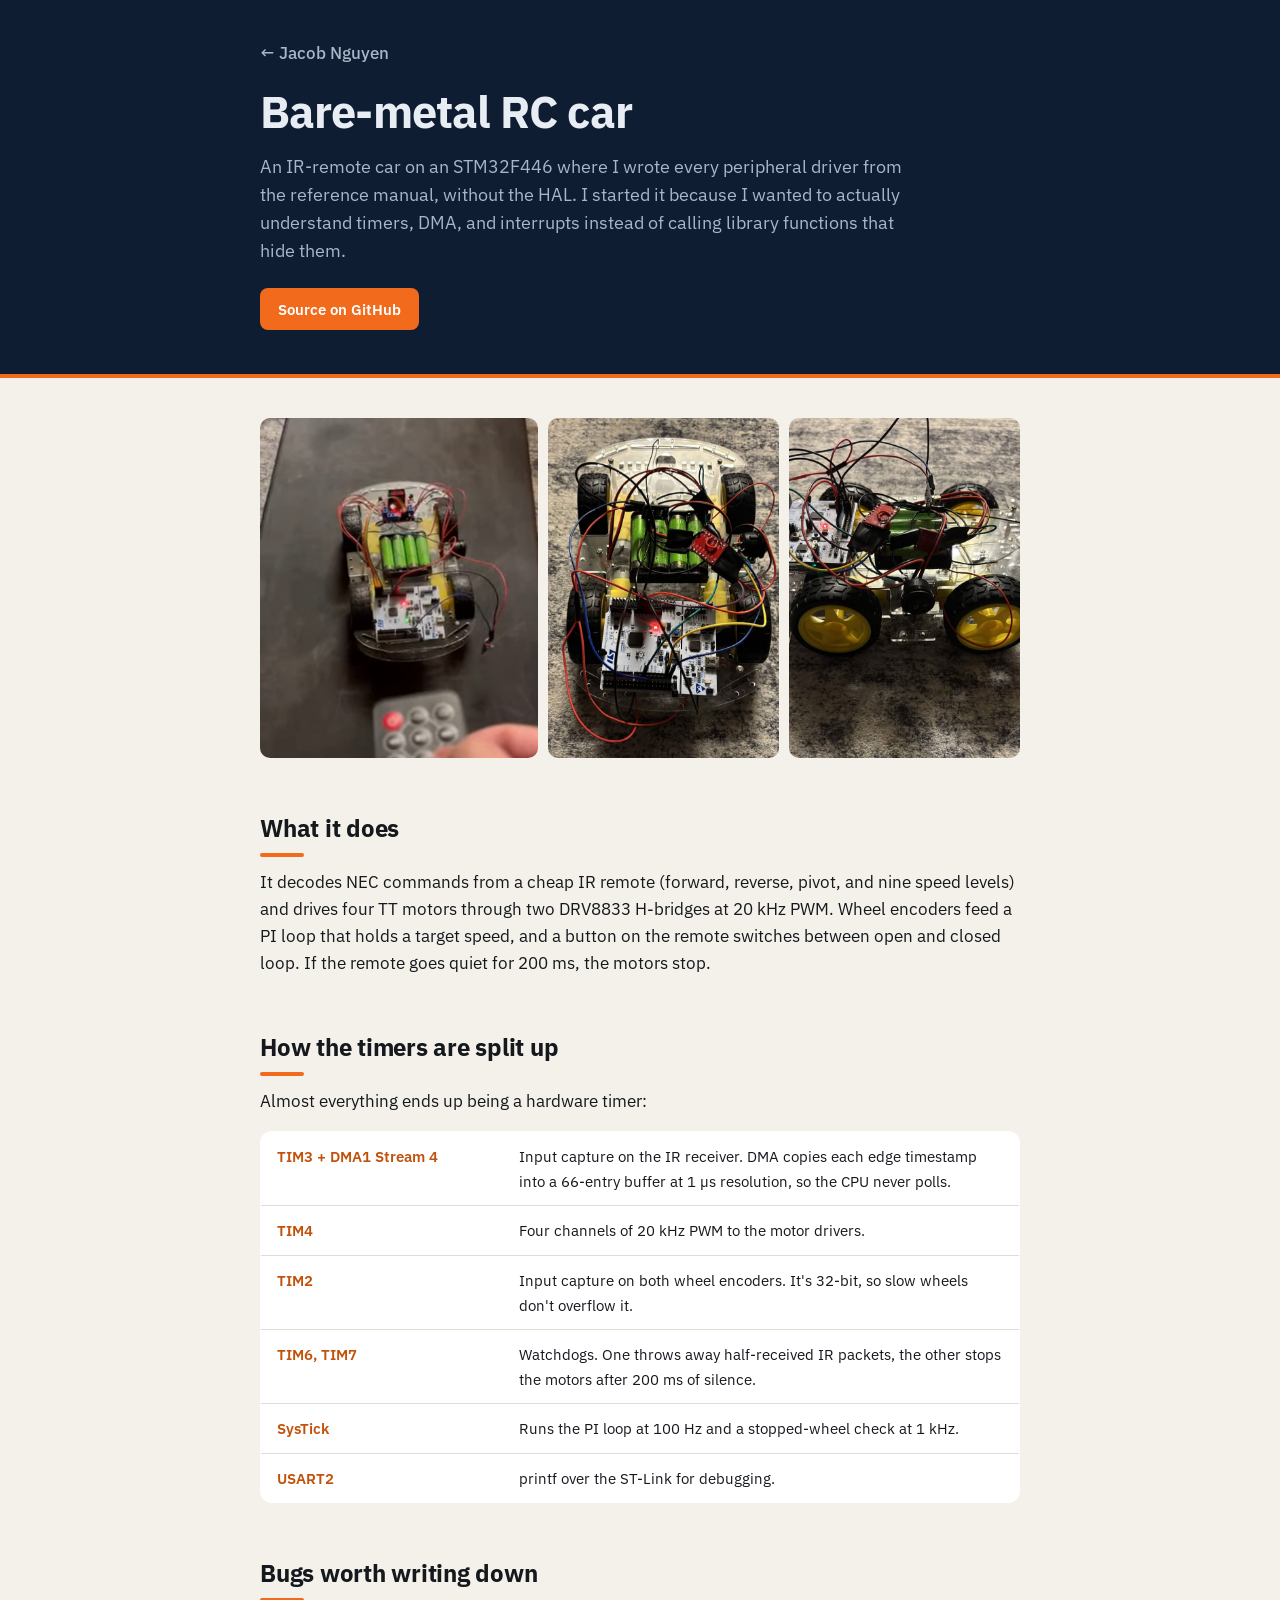
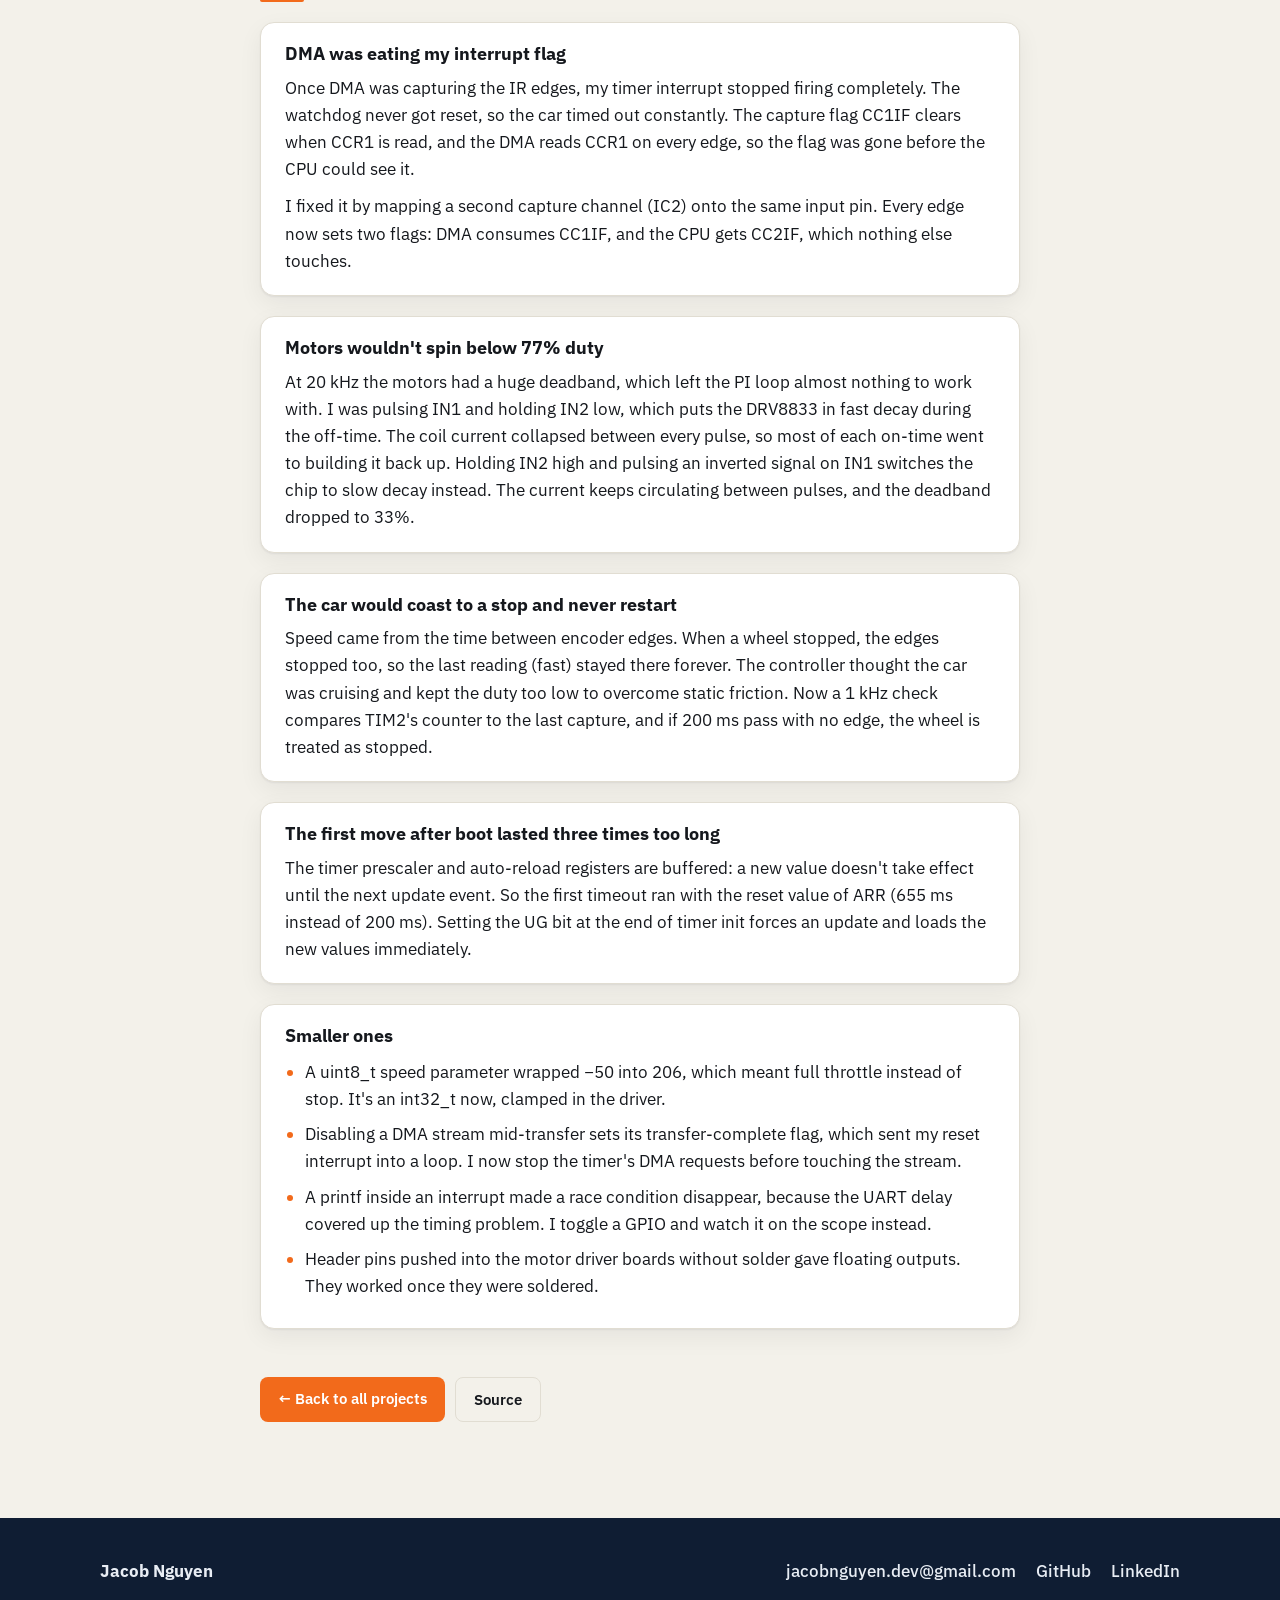
==== commit 24f28fd0: "Navy/orange redesign: hero band, cards, live Pong canvas; WebM + Main-profile MP4 for video Co-Autho" ====
--- a/rc-car.html
+++ b/rc-car.html
@@ -9,24 +9,31 @@
   <meta property="og:image" content="https://jacob-nguyen1.github.io/assets/img/rc-car-top.jpg">
   <link rel="preconnect" href="https://fonts.googleapis.com">
   <link rel="preconnect" href="https://fonts.gstatic.com" crossorigin>
-  <link href="https://fonts.googleapis.com/css2?family=IBM+Plex+Sans:ital,wght@0,400;0,600;1,400&display=swap" rel="stylesheet">
-  <link rel="stylesheet" href="style.css?v=4">
+  <link href="https://fonts.googleapis.com/css2?family=IBM+Plex+Sans:wght@400;500;600;700&display=swap" rel="stylesheet">
+  <link rel="stylesheet" href="style.css?v=5">
 </head>
 <body>
-<main class="page post">
-  <a class="back" href="./">&larr; Jacob Nguyen</a>
+<header class="hero slim">
+  <div class="wrap post">
+    <a class="back" href="./">&larr; Jacob Nguyen</a>
+    <h1>Bare-metal RC car</h1>
+    <p class="bio">
+      An IR-remote car on an STM32F446 where I wrote every peripheral driver from the reference manual, without the HAL.
+      I started it because I wanted to actually understand timers, DMA, and interrupts instead of calling library functions that hide them.
+    </p>
+    <div class="buttons">
+      <a class="btn solid" href="https://github.com/jacob-nguyen1/stm32-baremetal-rc-car">Source on GitHub</a>
+    </div>
+  </div>
+</header>
 
-  <h1>Bare-metal RC car</h1>
-  <p>
-    An IR-remote car on an STM32F446 where I wrote every peripheral driver from the reference manual, without the HAL.
-    I started it because I wanted to actually understand timers, DMA, and interrupts instead of calling library functions that hide them.
-    The code is <a href="https://github.com/jacob-nguyen1/stm32-baremetal-rc-car">on GitHub</a>.
-  </p>
-
-  <div class="gallery">
-    <video src="assets/video/rc-car.mp4" poster="assets/img/rc-car-poster.jpg"
-           autoplay muted loop playsinline preload="metadata"
-           aria-label="The RC car driving under IR remote control"></video>
+<main class="wrap post">
+  <div class="media-row">
+    <video poster="assets/img/rc-car-poster.jpg" autoplay muted loop playsinline preload="auto"
+           aria-label="The RC car driving under IR remote control">
+      <source src="assets/video/rc-car.webm" type="video/webm">
+      <source src="assets/video/rc-car.mp4" type="video/mp4">
+    </video>
     <button class="zoom" data-full="assets/img/rc-car-top.jpg"><img src="assets/img/rc-car-top.jpg" alt="Top view: Nucleo board, DRV8833 motor drivers, and AA battery pack" loading="lazy"></button>
     <button class="zoom" data-full="assets/img/rc-car-side.jpg"><img src="assets/img/rc-car-side.jpg" alt="Side view of the car" loading="lazy"></button>
   </div>
@@ -51,51 +58,75 @@
 
   <h2>Bugs worth writing down</h2>
 
-  <h3>DMA was eating my interrupt flag</h3>
-  <p>
-    Once DMA was capturing the IR edges, my timer interrupt stopped firing completely. The watchdog never got reset, so the car timed out constantly.
-    The capture flag CC1IF clears when CCR1 is read, and the DMA reads CCR1 on every edge, so the flag was gone before the CPU could see it.
-  </p>
-  <p>
-    I fixed it by mapping a second capture channel (IC2) onto the same input pin. Every edge now sets two flags:
-    DMA consumes CC1IF, and the CPU gets CC2IF, which nothing else touches.
-  </p>
+  <section class="card bug">
+    <h3>DMA was eating my interrupt flag</h3>
+    <p>
+      Once DMA was capturing the IR edges, my timer interrupt stopped firing completely. The watchdog never got reset, so the car timed out constantly.
+      The capture flag CC1IF clears when CCR1 is read, and the DMA reads CCR1 on every edge, so the flag was gone before the CPU could see it.
+    </p>
+    <p>
+      I fixed it by mapping a second capture channel (IC2) onto the same input pin. Every edge now sets two flags:
+      DMA consumes CC1IF, and the CPU gets CC2IF, which nothing else touches.
+    </p>
+  </section>
 
-  <h3>Motors wouldn't spin below 77% duty</h3>
-  <p>
-    At 20&nbsp;kHz the motors had a huge deadband, which left the PI loop almost nothing to work with.
-    I was pulsing IN1 and holding IN2 low, which puts the DRV8833 in fast decay during the off-time.
-    The coil current collapsed between every pulse, so most of each on-time went to building it back up.
-    Holding IN2 high and pulsing an inverted signal on IN1 switches the chip to slow decay instead.
-    The current keeps circulating between pulses, and the deadband dropped to 33%.
-  </p>
+  <section class="card bug">
+    <h3>Motors wouldn't spin below 77% duty</h3>
+    <p>
+      At 20&nbsp;kHz the motors had a huge deadband, which left the PI loop almost nothing to work with.
+      I was pulsing IN1 and holding IN2 low, which puts the DRV8833 in fast decay during the off-time.
+      The coil current collapsed between every pulse, so most of each on-time went to building it back up.
+      Holding IN2 high and pulsing an inverted signal on IN1 switches the chip to slow decay instead.
+      The current keeps circulating between pulses, and the deadband dropped to 33%.
+    </p>
+  </section>
 
-  <h3>The car would coast to a stop and never restart</h3>
-  <p>
-    Speed came from the time between encoder edges. When a wheel stopped, the edges stopped too, so the last reading (fast) stayed there forever.
-    The controller thought the car was cruising and kept the duty too low to overcome static friction.
-    Now a 1&nbsp;kHz check compares TIM2's counter to the last capture, and if 200&nbsp;ms pass with no edge, the wheel is treated as stopped.
-  </p>
+  <section class="card bug">
+    <h3>The car would coast to a stop and never restart</h3>
+    <p>
+      Speed came from the time between encoder edges. When a wheel stopped, the edges stopped too, so the last reading (fast) stayed there forever.
+      The controller thought the car was cruising and kept the duty too low to overcome static friction.
+      Now a 1&nbsp;kHz check compares TIM2's counter to the last capture, and if 200&nbsp;ms pass with no edge, the wheel is treated as stopped.
+    </p>
+  </section>
 
-  <h3>The first move after boot lasted three times too long</h3>
-  <p>
-    The timer prescaler and auto-reload registers are buffered: a new value doesn't take effect until the next update event.
-    So the first timeout ran with the reset value of ARR (655&nbsp;ms instead of 200&nbsp;ms).
-    Setting the UG bit at the end of timer init forces an update and loads the new values immediately.
-  </p>
+  <section class="card bug">
+    <h3>The first move after boot lasted three times too long</h3>
+    <p>
+      The timer prescaler and auto-reload registers are buffered: a new value doesn't take effect until the next update event.
+      So the first timeout ran with the reset value of ARR (655&nbsp;ms instead of 200&nbsp;ms).
+      Setting the UG bit at the end of timer init forces an update and loads the new values immediately.
+    </p>
+  </section>
 
-  <h3>Smaller ones</h3>
-  <ul class="plain">
-    <li>A uint8_t speed parameter wrapped −50 into 206, which meant full throttle instead of stop. It's an int32_t now, clamped in the driver.</li>
-    <li>Disabling a DMA stream mid-transfer sets its transfer-complete flag, which sent my reset interrupt into a loop. I now stop the timer's DMA requests before touching the stream.</li>
-    <li>A printf inside an interrupt made a race condition disappear, because the UART delay covered up the timing problem. I toggle a GPIO and watch it on the scope instead.</li>
-    <li>Header pins pushed into the motor driver boards without solder gave floating outputs. They worked once they were soldered.</li>
-  </ul>
+  <section class="card bug">
+    <h3>Smaller ones</h3>
+    <ul class="plain">
+      <li>A uint8_t speed parameter wrapped −50 into 206, which meant full throttle instead of stop. It's an int32_t now, clamped in the driver.</li>
+      <li>Disabling a DMA stream mid-transfer sets its transfer-complete flag, which sent my reset interrupt into a loop. I now stop the timer's DMA requests before touching the stream.</li>
+      <li>A printf inside an interrupt made a race condition disappear, because the UART delay covered up the timing problem. I toggle a GPIO and watch it on the scope instead.</li>
+      <li>Header pins pushed into the motor driver boards without solder gave floating outputs. They worked once they were soldered.</li>
+    </ul>
+  </section>
 
-  <p style="margin-top: 48px"><a href="./">&larr; Back</a></p>
+  <div class="buttons" style="margin-top: 48px">
+    <a class="btn solid" href="./">&larr; Back to all projects</a>
+    <a class="btn outline" href="https://github.com/jacob-nguyen1/stm32-baremetal-rc-car">Source</a>
+  </div>
 </main>
 
+<footer class="footer">
+  <div class="wrap">
+    <p class="footer-name">Jacob Nguyen</p>
+    <p class="links">
+      <a href="mailto:jacobnguyen.dev@gmail.com">jacobnguyen.dev@gmail.com</a>
+      <a href="https://github.com/jacob-nguyen1">GitHub</a>
+      <a href="https://www.linkedin.com/in/jacobnguyen7">LinkedIn</a>
+    </p>
+  </div>
+</footer>
+
 <dialog id="lightbox"><img alt=""></dialog>
-<script src="main.js?v=4"></script>
+<script src="main.js?v=5"></script>
 </body>
 </html>
--- a/style.css
+++ b/style.css
@@ -1,22 +1,32 @@
 :root {
-  --bg: #fdfdfc;
-  --text: #1f2023;
-  --muted: #6a6e74;
-  --line: #e6e6e3;
-  --link: #1f2023;
-  --link-line: #b8bbc0;
-  --hover: #b5480f;
+  --paper: #f3f1ea;
+  --card: #ffffff;
+  --ink: #15181d;
+  --muted: #5c626a;
+  --line: #e1ddd2;
+  --navy: #0f1d33;
+  --navy-2: #172a47;
+  --on-navy: #e8edf4;
+  --on-navy-muted: #a9b6c8;
+  --accent: #f26a1b;
+  --accent-text: #c2520b;
+  --shadow: 0 1px 2px rgba(20, 24, 30, 0.06), 0 8px 24px rgba(20, 24, 30, 0.06);
+  --shadow-hover: 0 2px 4px rgba(20, 24, 30, 0.08), 0 16px 40px rgba(20, 24, 30, 0.12);
   color-scheme: light;
 }
 @media (prefers-color-scheme: dark) {
   :root {
-    --bg: #141517;
-    --text: #e4e3e0;
-    --muted: #979ba1;
-    --line: #2b2d31;
-    --link: #e4e3e0;
-    --link-line: #5a5e64;
-    --hover: #f0a35e;
+    --paper: #0d1014;
+    --card: #161b22;
+    --ink: #e7e9ec;
+    --muted: #9aa2ac;
+    --line: #262d37;
+    --navy: #101c2e;
+    --navy-2: #1a2b44;
+    --accent: #ff8a3d;
+    --accent-text: #ff9d5c;
+    --shadow: 0 1px 2px rgba(0, 0, 0, 0.3);
+    --shadow-hover: 0 12px 32px rgba(0, 0, 0, 0.45);
     color-scheme: dark;
   }
 }
@@ -24,96 +34,181 @@
 * { box-sizing: border-box; }
 body {
   margin: 0;
-  background: var(--bg);
-  color: var(--text);
-  font: 17px/1.65 "IBM Plex Sans", system-ui, sans-serif;
+  background: var(--paper);
+  color: var(--ink);
+  font: 17px/1.6 "IBM Plex Sans", system-ui, sans-serif;
   -webkit-font-smoothing: antialiased;
 }
-img, video { display: block; max-width: 100%; }
-button { font: inherit; color: inherit; background: none; border: 0; padding: 0; cursor: zoom-in; }
-
-a {
-  color: var(--link);
-  text-decoration: underline;
-  text-decoration-color: var(--link-line);
-  text-underline-offset: 3px;
-  text-decoration-thickness: 1px;
-}
-a:hover { color: var(--hover); text-decoration-color: currentColor; }
-
-code { font: inherit; }
-
-.page { width: min(720px, 100% - 40px); margin: 0 auto; padding: 72px 0 96px; }
-
-h1, h2, h3 { font-weight: 600; line-height: 1.3; }
-h1 { margin: 0 0 8px; font-size: 1.6rem; }
-h2 { margin: 72px 0 8px; font-size: 1.25rem; }
-h3 { margin: 0; font-size: 1.05rem; }
+img, video, canvas { display: block; max-width: 100%; }
+button { font: inherit; color: inherit; background: none; border: 0; padding: 0; cursor: pointer; }
+a { color: var(--accent-text); text-decoration: none; }
+a:hover { text-decoration: underline; text-underline-offset: 3px; }
 p { margin: 10px 0 0; }
-
-.date { margin-left: 6px; font-weight: 400; color: var(--muted); font-size: 0.92em; }
-.links { display: flex; flex-wrap: wrap; gap: 4px 20px; margin-top: 14px; }
-
-/* intro */
-.intro { display: grid; grid-template-columns: 88px 1fr; gap: 28px; align-items: start; }
-.headshot { width: 88px; height: 88px; border-radius: 50%; object-fit: cover; }
-
-/* projects */
-.project { padding: 32px 0; border-bottom: 1px solid var(--line); }
-.project:last-of-type { border-bottom: 0; }
-.gallery { display: grid; grid-template-columns: 1fr 1fr 1fr; gap: 6px; margin-bottom: 20px; }
-.gallery > * { height: 300px; overflow: hidden; border-radius: 4px; background: #0b0b0c; }
-.gallery img { width: 100%; height: 100%; object-fit: cover; }
-.gallery > video { width: 100%; height: 300px; object-fit: cover; }
-.gallery.two { grid-template-columns: 1fr 1fr; }
-.gallery.two > * { height: 240px; }
-.gallery .light { background: #fff; }
-.gallery .light img { object-fit: contain; padding: 8px; }
-.gallery button:hover img { opacity: 0.9; }
-
-.yt { position: relative; cursor: pointer; }
-.yt iframe, .gallery iframe { width: 100%; height: 100%; border: 0; display: block; }
+h1, h2, h3 { margin: 0; line-height: 1.2; }
+
+.wrap { width: min(1080px, 100% - 40px); margin: 0 auto; }
+
+/* ---------- buttons ---------- */
+.buttons { display: flex; flex-wrap: wrap; gap: 10px; margin-top: 22px; }
+.btn {
+  display: inline-block; padding: 9px 18px; border-radius: 8px; font-weight: 600; font-size: 0.95rem;
+  transition: transform 0.15s, background 0.15s, border-color 0.15s;
+}
+.btn:hover { text-decoration: none; transform: translateY(-1px); }
+.btn.solid { background: var(--accent); color: #fff; }
+.btn.solid:hover { background: #ff7c33; }
+.btn.ghost { color: var(--on-navy); border: 1px solid rgba(232, 237, 244, 0.3); }
+.btn.ghost:hover { border-color: var(--on-navy); }
+.btn.outline { color: var(--ink); border: 1px solid var(--line); }
+.btn.outline:hover { border-color: var(--accent); }
+
+/* ---------- hero ---------- */
+.hero {
+  background: var(--navy);
+  color: var(--on-navy);
+  padding: 88px 0 80px;
+  border-bottom: 4px solid var(--accent);
+}
+.hero-inner { display: grid; grid-template-columns: 140px 1fr; gap: 48px; align-items: center; }
+.headshot {
+  width: 140px; height: 140px; border-radius: 50%; object-fit: cover;
+  box-shadow: 0 0 0 4px var(--navy), 0 0 0 7px var(--accent);
+}
+.hero h1 { font-size: clamp(2.4rem, 6vw, 3.6rem); font-weight: 700; letter-spacing: -0.02em; }
+.bio { max-width: 60ch; margin-top: 14px; font-size: 1.1rem; color: var(--on-navy-muted); }
+
+/* ---------- sections ---------- */
+section { padding-top: 72px; }
+h2 {
+  font-size: 1.9rem; font-weight: 700; letter-spacing: -0.01em; margin-bottom: 28px;
+}
+h2::after {
+  content: ""; display: block; width: 44px; height: 4px; margin-top: 10px; border-radius: 2px; background: var(--accent);
+}
+.meta { margin-top: 4px; color: var(--muted); font-size: 0.92rem; }
+.links { display: flex; flex-wrap: wrap; gap: 6px 20px; margin-top: 14px; font-weight: 500; }
+.textlink { color: var(--accent-text); font-weight: 500; }
+.textlink:hover { text-decoration: underline; text-underline-offset: 3px; }
+
+/* ---------- cards ---------- */
+.card {
+  background: var(--card);
+  border: 1px solid var(--line);
+  border-radius: 14px;
+  box-shadow: var(--shadow);
+  overflow: hidden;
+  transition: transform 0.2s ease, box-shadow 0.2s ease;
+}
+.card:hover { transform: translateY(-3px); box-shadow: var(--shadow-hover); }
+.card h3 { font-size: 1.25rem; font-weight: 700; }
+.card h3 a { color: var(--ink); }
+.card h3 a:hover { color: var(--accent-text); text-decoration: none; }
+.card-body { padding: 22px 24px 26px; }
+
+/* featured RC car */
+.featured { display: grid; grid-template-columns: 330px 1fr; }
+.featured-video { background: #0b0d10; }
+.featured-video video { width: 100%; height: 100%; min-height: 520px; object-fit: cover; }
+.featured-body { padding: 32px 36px; }
+.featured h3 { font-size: 1.6rem; }
+.thumbs { display: grid; grid-template-columns: 1fr 1fr; gap: 10px; margin-top: 20px; max-width: 420px; }
+.thumbs button { border-radius: 8px; overflow: hidden; cursor: zoom-in; }
+.thumbs img { width: 100%; aspect-ratio: 4 / 3; object-fit: cover; transition: transform 0.3s; }
+.thumbs button:hover img { transform: scale(1.05); }
+
+/* Pong + SwampRise */
+.pair { display: grid; grid-template-columns: 1fr 1fr; gap: 24px; margin-top: 24px; }
+.pong, .card-media { width: 100%; height: 230px; }
+.pong { background: var(--navy); }
+.card-media { position: relative; display: block; overflow: hidden; background: #000; }
+.card-media img { width: 100%; height: 100%; object-fit: cover; transition: transform 0.3s; }
+.card-media:hover img { transform: scale(1.04); }
+.pair iframe { width: 100%; height: 230px; border: 0; display: block; }
 .play {
-  position: absolute; inset: 0; margin: auto; width: 56px; height: 56px; border-radius: 50%;
-  background: rgba(0, 0, 0, 0.6);
+  position: absolute; inset: 0; margin: auto; width: 64px; height: 64px; border-radius: 50%;
+  background: var(--accent); box-shadow: 0 6px 20px rgba(0, 0, 0, 0.35); transition: transform 0.15s;
 }
 .play::after {
-  content: ""; position: absolute; left: 22px; top: 18px;
-  border-style: solid; border-width: 10px 0 10px 16px; border-color: transparent transparent transparent #fff;
-}
-
-.minor { margin-top: 32px; }
-.plain { margin: 8px 0 0; padding-left: 1.1em; }
-.plain li { margin: 6px 0; }
+  content: ""; position: absolute; left: 25px; top: 21px;
+  border-style: solid; border-width: 11px 0 11px 18px; border-color: transparent transparent transparent #fff;
+}
+.card-media:hover .play { transform: scale(1.08); }
+
+/* small GitHub cards */
+.smalls { display: grid; grid-template-columns: repeat(3, 1fr); gap: 16px; margin-top: 24px; }
+.small { display: block; padding: 18px 20px; color: var(--ink); border-left: 4px solid var(--accent); }
+.small:hover { text-decoration: none; }
+.small h3 { font-size: 1.02rem; }
+.small h3::after { content: " \2192"; color: var(--accent-text); }
+.small p { margin-top: 6px; color: var(--muted); font-size: 0.93rem; }
 
 /* experience */
-.xp { margin: 0; }
-.xp dt { margin-top: 24px; font-weight: 600; }
-.xp dd { margin: 4px 0 0; }
+.xp { display: grid; grid-template-columns: repeat(3, 1fr); gap: 20px; }
+.xp-card { padding: 22px 24px 26px; border-top: 4px solid var(--accent); }
+.xp-card h3 { font-size: 1.1rem; }
+.years { margin: 0 0 8px; font-size: 0.85rem; font-weight: 600; color: var(--accent-text); }
+.role { margin-top: 4px; color: var(--muted); font-size: 0.93rem; }
+
+/* footer */
+.footer { margin-top: 96px; padding: 40px 0 48px; background: var(--navy); color: var(--on-navy-muted); }
+.footer .wrap { display: flex; justify-content: space-between; align-items: center; flex-wrap: wrap; gap: 12px; }
+.footer p { margin: 0; }
+.footer-name { color: var(--on-navy); font-weight: 700; }
+.footer a { color: var(--on-navy); }
+.footer .links { margin: 0; }
+
+@media (prefers-reduced-motion: reduce) {
+  .card:hover, .btn:hover { transform: none; }
+}
 
 /* lightbox */
 dialog#lightbox { padding: 0; border: 0; background: transparent; max-width: 94vw; max-height: 94vh; cursor: zoom-out; }
-dialog#lightbox::backdrop { background: rgba(0, 0, 0, 0.85); }
-dialog#lightbox img { max-width: 94vw; max-height: 94vh; background: #fff; }
-
-/* write-up pages */
-.back { display: inline-block; margin-bottom: 40px; color: var(--muted); }
-.post h2 { margin-top: 48px; }
-.post h3 { margin-top: 28px; }
-.post .gallery { margin: 28px 0 8px; }
-.spec { width: 100%; border-collapse: collapse; margin-top: 14px; font-size: 0.95rem; }
-.spec td { padding: 9px 0; vertical-align: top; border-bottom: 1px solid var(--line); }
-.spec td:first-child { width: 34%; padding-right: 16px; color: var(--muted); }
-
+dialog#lightbox::backdrop { background: rgba(5, 10, 18, 0.88); }
+dialog#lightbox img { max-width: 94vw; max-height: 94vh; border-radius: 8px; background: #fff; }
+
+/* ---------- write-up page ---------- */
+.hero.slim { padding: 40px 0 44px; }
+.hero.slim h1 { font-size: clamp(2rem, 5vw, 2.8rem); }
+.hero .back { display: inline-block; margin-bottom: 18px; color: var(--on-navy-muted); font-weight: 500; }
+.hero .back:hover { color: var(--on-navy); }
+.post { max-width: 760px; }
+.post h2 { margin-top: 56px; font-size: 1.5rem; margin-bottom: 4px; }
+.post h2::after { margin-bottom: 12px; }
+.post .media-row { display: grid; grid-template-columns: 1.2fr 1fr 1fr; gap: 10px; margin-top: 40px; }
+.post .media-row > * { height: 340px; border-radius: 10px; overflow: hidden; background: #0b0d10; }
+.post .media-row img { width: 100%; height: 100%; object-fit: cover; }
+.post .media-row > video { width: 100%; height: 340px; object-fit: cover; }
+.post .media-row button { cursor: zoom-in; }
+.spec { width: 100%; border-collapse: collapse; margin-top: 16px; background: var(--card); border: 1px solid var(--line); border-radius: 12px; overflow: hidden; font-size: 0.96rem; }
+.spec td { padding: 12px 16px; vertical-align: top; border-bottom: 1px solid var(--line); }
+.spec tr:last-child td { border-bottom: 0; }
+.spec td:first-child { width: 32%; font-weight: 600; color: var(--accent-text); }
+.bug { margin-top: 20px; padding: 20px 24px; }
+.bug:hover { transform: none; box-shadow: var(--shadow); }
+.bug h3 { font-size: 1.12rem; }
+.plain { margin: 12px 0 0; padding-left: 1.2em; }
+.plain li { margin: 8px 0; }
+.plain li::marker { color: var(--accent); }
+
+/* ---------- responsive ---------- */
+@media (max-width: 860px) {
+  .featured { grid-template-columns: 1fr; }
+  .featured-video video { min-height: 0; height: 460px; }
+  .featured-body { padding: 24px; }
+  .pair, .smalls, .xp { grid-template-columns: 1fr; }
+}
 @media (max-width: 600px) {
   body { font-size: 16px; }
-  .page { padding-top: 40px; }
-  .intro { grid-template-columns: 1fr; gap: 16px; }
-  .headshot { width: 72px; height: 72px; }
-  .gallery { grid-template-columns: 1fr 1fr; }
-  .gallery > * { height: 180px; }
-  .gallery > video { grid-column: 1 / -1; height: 440px; }
-  .gallery.two { grid-template-columns: 1fr; }
-  .gallery.two > * { height: 220px; }
-  .spec td:first-child { width: 40%; }
-}
+  .hero { padding: 48px 0 44px; }
+  .hero-inner { grid-template-columns: 1fr; gap: 24px; }
+  .headshot { width: 104px; height: 104px; }
+  section { padding-top: 56px; }
+  h2 { font-size: 1.6rem; }
+  .post .media-row { grid-template-columns: 1fr 1fr; }
+  .post .media-row > * { height: 200px; }
+  .post .media-row > video { grid-column: 1 / -1; height: 440px; }
+  .spec td { display: block; width: auto !important; border-bottom: 0; padding: 4px 16px; }
+  .spec td:first-child { padding-top: 12px; }
+  .spec tr { display: block; border-bottom: 1px solid var(--line); padding-bottom: 10px; }
+  .footer .wrap { flex-direction: column; align-items: flex-start; }
+}
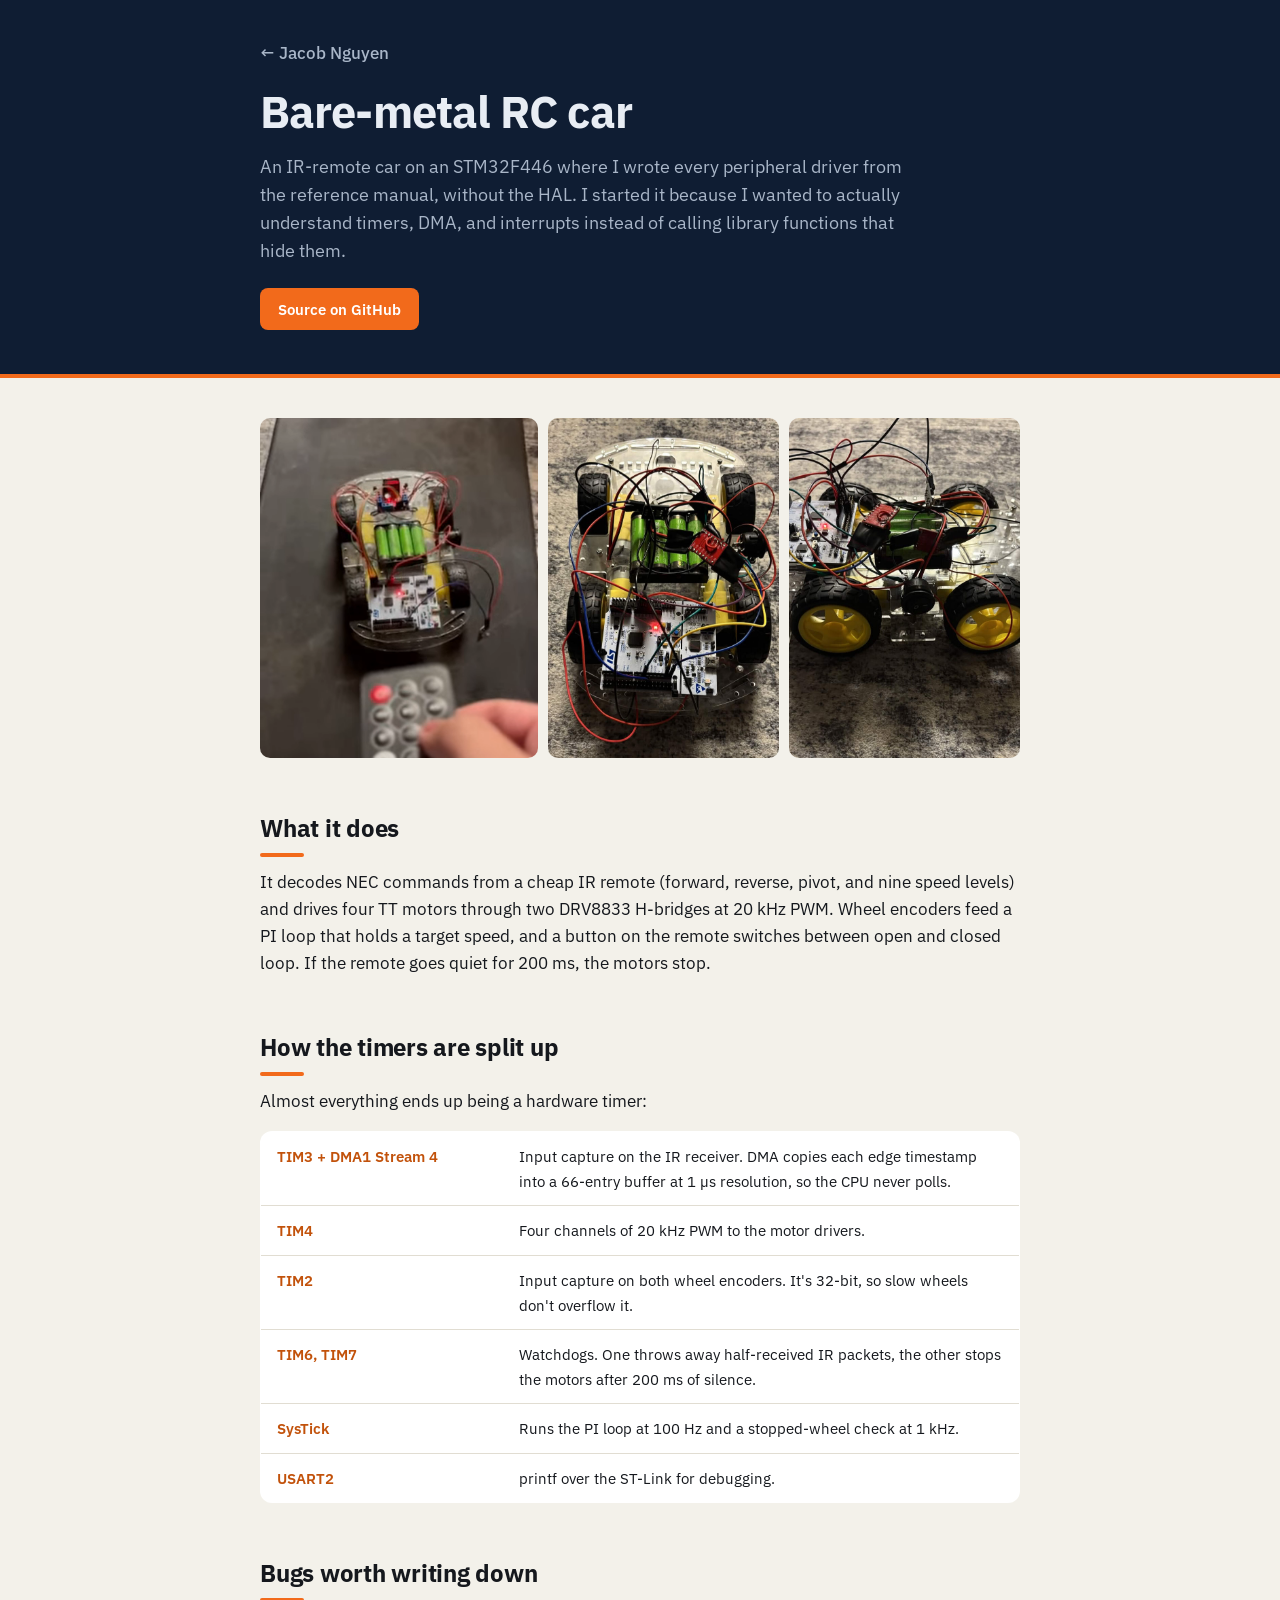
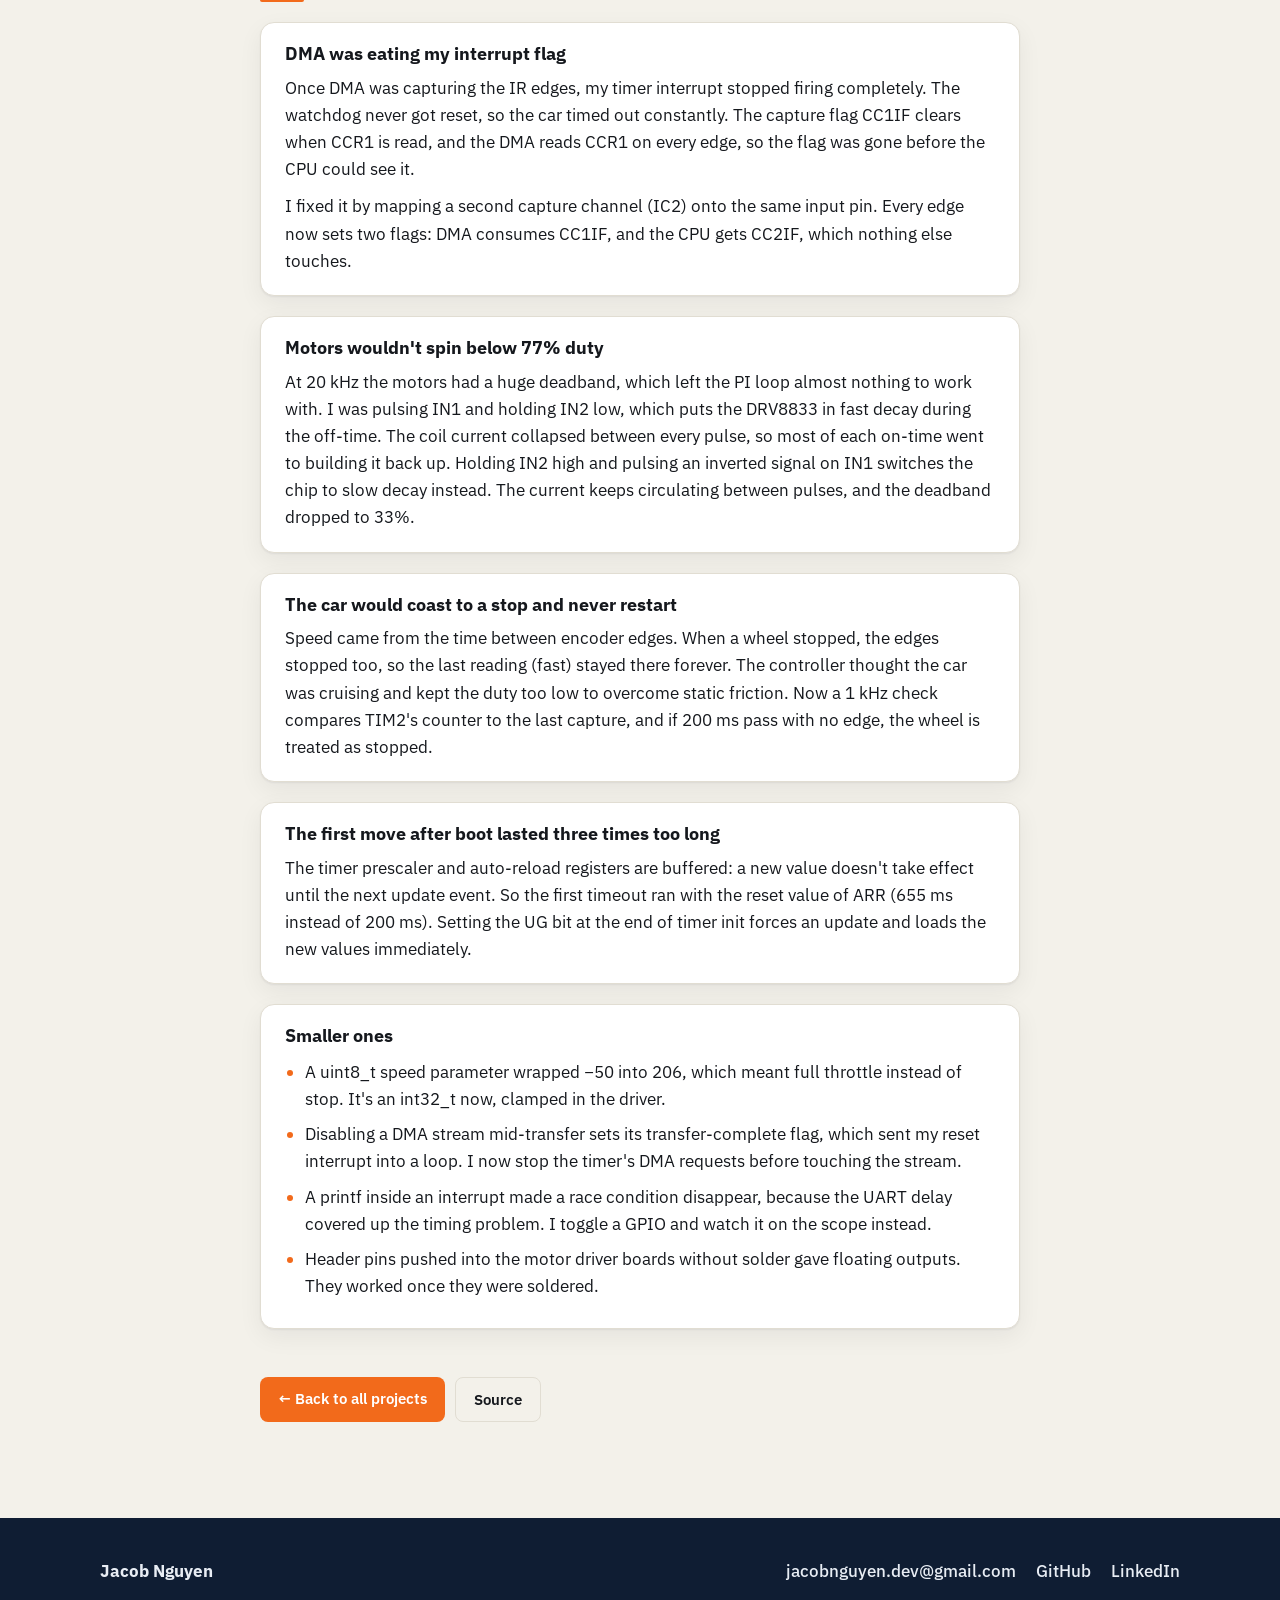
==== commit 645d36af: "Drop illustrative Pong animation; Pong text-only, SwampRise wide card Co-Authored-By: Claude Opus 5." ====
--- a/rc-car.html
+++ b/rc-car.html
@@ -10,7 +10,7 @@
   <link rel="preconnect" href="https://fonts.googleapis.com">
   <link rel="preconnect" href="https://fonts.gstatic.com" crossorigin>
   <link href="https://fonts.googleapis.com/css2?family=IBM+Plex+Sans:wght@400;500;600;700&display=swap" rel="stylesheet">
-  <link rel="stylesheet" href="style.css?v=5">
+  <link rel="stylesheet" href="style.css?v=6">
 </head>
 <body>
 <header class="hero slim">
@@ -127,6 +127,6 @@
 </footer>
 
 <dialog id="lightbox"><img alt=""></dialog>
-<script src="main.js?v=5"></script>
+<script src="main.js?v=6"></script>
 </body>
 </html>
--- a/style.css
+++ b/style.css
@@ -116,14 +116,15 @@
 .thumbs img { width: 100%; aspect-ratio: 4 / 3; object-fit: cover; transition: transform 0.3s; }
 .thumbs button:hover img { transform: scale(1.05); }
 
-/* Pong + SwampRise */
-.pair { display: grid; grid-template-columns: 1fr 1fr; gap: 24px; margin-top: 24px; }
-.pong, .card-media { width: 100%; height: 230px; }
-.pong { background: var(--navy); }
-.card-media { position: relative; display: block; overflow: hidden; background: #000; }
+/* Pong (text only) + SwampRise (media left) */
+.text-card { margin-top: 24px; padding: 26px 32px 30px; border-left: 4px solid var(--accent); }
+.text-card p:last-child { max-width: 80ch; }
+.wide { display: grid; grid-template-columns: 400px 1fr; margin-top: 24px; }
+.wide .card-body { padding: 26px 32px 30px; }
+.card-media { position: relative; display: block; width: 100%; height: 100%; min-height: 260px; overflow: hidden; background: #000; }
 .card-media img { width: 100%; height: 100%; object-fit: cover; transition: transform 0.3s; }
 .card-media:hover img { transform: scale(1.04); }
-.pair iframe { width: 100%; height: 230px; border: 0; display: block; }
+.wide iframe { width: 100%; height: 100%; min-height: 260px; border: 0; display: block; }
 .play {
   position: absolute; inset: 0; margin: auto; width: 64px; height: 64px; border-radius: 50%;
   background: var(--accent); box-shadow: 0 6px 20px rgba(0, 0, 0, 0.35); transition: transform 0.15s;
@@ -195,7 +196,9 @@
   .featured { grid-template-columns: 1fr; }
   .featured-video video { min-height: 0; height: 460px; }
   .featured-body { padding: 24px; }
-  .pair, .smalls, .xp { grid-template-columns: 1fr; }
+  .wide, .smalls, .xp { grid-template-columns: 1fr; }
+  .card-media, .wide iframe { min-height: 220px; height: 220px; }
+  .text-card, .wide .card-body { padding: 22px 24px 26px; }
 }
 @media (max-width: 600px) {
   body { font-size: 16px; }
